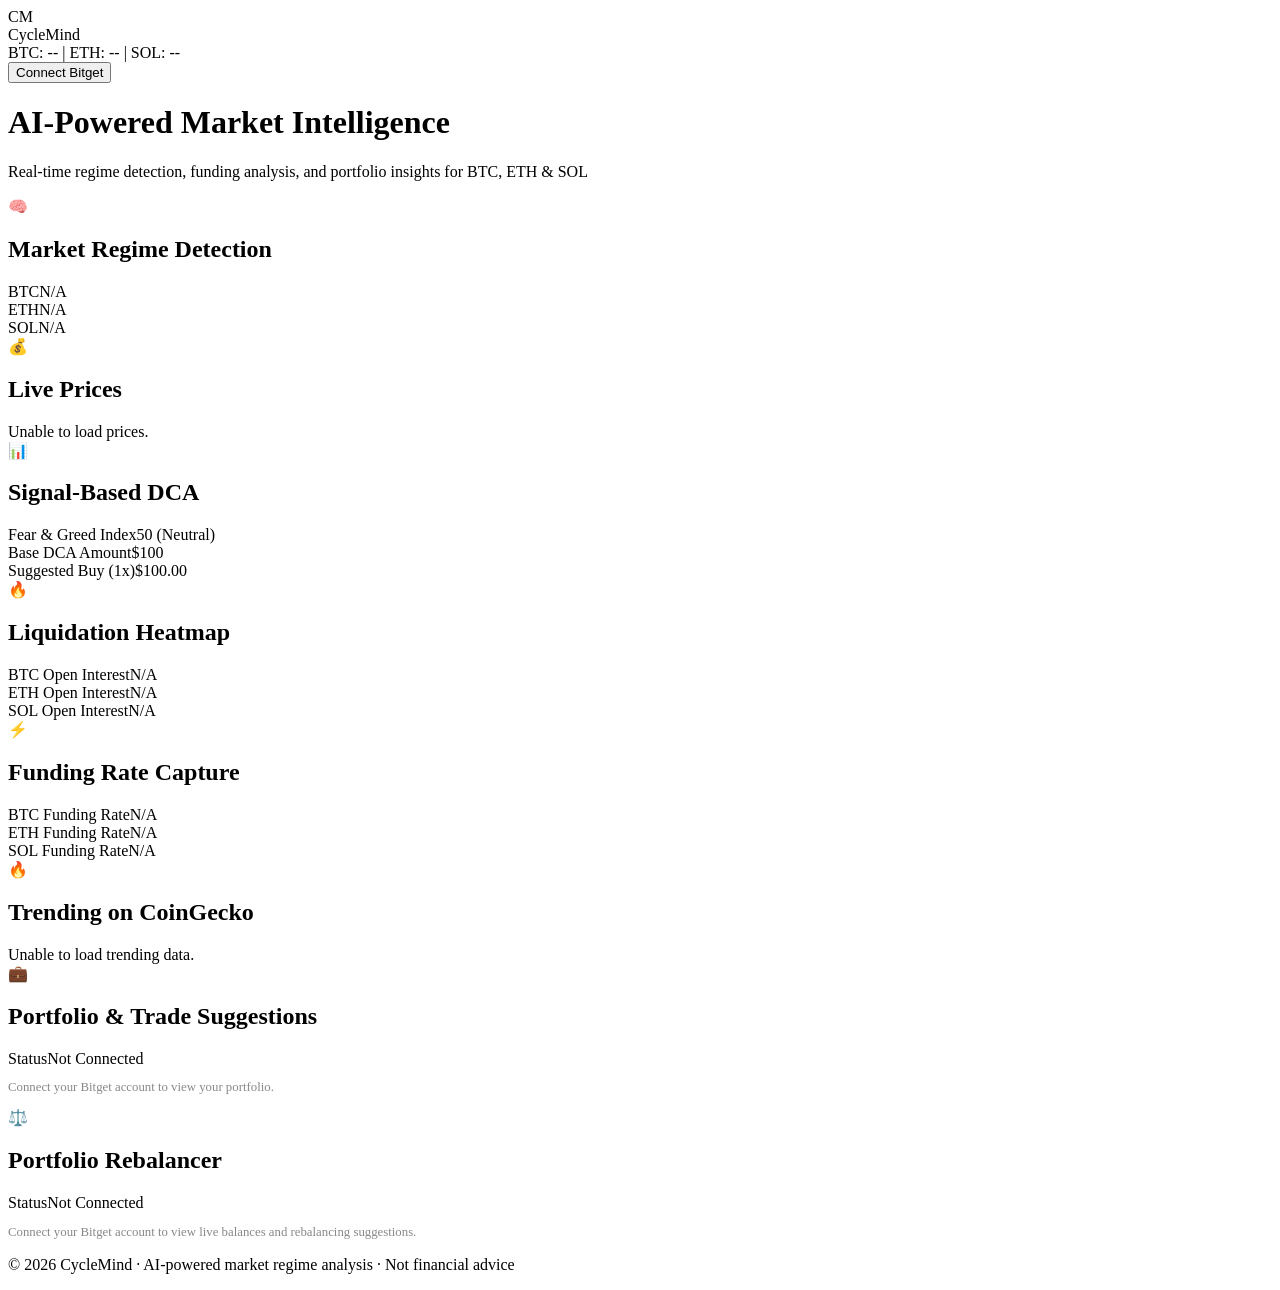
==== index.html @ bccaafc0 "Update index.html" ====
<!DOCTYPE html>
<html lang="en">
<head>
    <meta charset="UTF-8">
    <meta name="viewport" content="width=device-width, initial-scale=1.0">
    <title>CycleMind — AI Market Regime Trading Agent</title>
    <link rel="stylesheet" href="styles.css">
    <link href="https://fonts.googleapis.com/css2?family=Inter:wght@300;400;500;600;700&display=swap" rel="stylesheet">
</head>
<body>
    <nav class="navbar">
        <div class="nav-brand">
            <div class="logo">CM</div>
            <span class="brand-name">CycleMind</span>
        </div>
        <div class="nav-center" id="ticker-bar">
            <span>BTC: -- | ETH: -- | SOL: -- | Regime: SCANNING...</span>
        </div>
        <div id="auth-section">
            <button id="login-btn" onclick="showLoginModal()">Connect Bitget</button>
            <span id="connected-badge" style="display:none;" class="badge-connected">● Connected</span>
        </div>
    </nav>

    <header class="hero">
        <h1>AI-Powered Market Intelligence</h1>
        <p>Real-time regime detection, funding analysis, and portfolio insights for BTC, ETH & SOL</p>
    </header>

    <main id="dashboard">

        <div class="module full-width" id="regime-module">
            <div class="module-header">
                <span class="module-icon">🧠</span>
                <h2>Market Regime Detection</h2>
            </div>
            <div id="regime-content" class="loading">Loading...</div>
        </div>

        <div class="module" id="prices-module">
            <div class="module-header">
                <span class="module-icon">💰</span>
                <h2>Live Prices</h2>
            </div>
            <div id="prices-content" class="loading">Loading...</div>
        </div>

        <div class="module" id="dca-module">
            <div class="module-header">
                <span class="module-icon">📊</span>
                <h2>Signal-Based DCA</h2>
            </div>
            <div id="dca-content" class="loading">Loading...</div>
        </div>

        <div class="module" id="liquidation-module">
            <div class="module-header">
                <span class="module-icon">🔥</span>
                <h2>Liquidation Heatmap</h2>
            </div>
            <div id="liquidation-content" class="loading">Loading...</div>
        </div>

        <div class="module" id="funding-module">
            <div class="module-header">
                <span class="module-icon">⚡</span>
                <h2>Funding Rate Capture</h2>
            </div>
            <div id="funding-content" class="loading">Loading...</div>
        </div>

        <div class="module" id="trending-module">
            <div class="module-header">
                <span class="module-icon">🔥</span>
                <h2>Trending on CoinGecko</h2>
            </div>
            <div id="trending-content" class="loading">Loading...</div>
        </div>

        <div class="module full-width" id="portfolio-module">
            <div class="module-header">
                <span class="module-icon">💼</span>
                <h2>Portfolio & Trade Suggestions</h2>
            </div>
            <div id="portfolio-content" class="loading">Loading...</div>
        </div>

        <div class="module full-width" id="rebalancer-module">
            <div class="module-header">
                <span class="module-icon">⚖️</span>
                <h2>Portfolio Rebalancer</h2>
            </div>
            <div id="rebalancer-content" class="loading">Loading...</div>
        </div>

    </main>

    <div id="login-modal" class="modal" style="display:none;">
        <div class="modal-content">
            <span class="close" onclick="closeLoginModal()">&times;</span>
            <h2>Connect Bitget Account</h2>
            <p class="modal-subtext">Your API keys are never stored on our servers. Read-only access recommended.</p>
            <form id="login-form">
                <input type="text" id="api-key" placeholder="API Key" required>
                <input type="text" id="api-secret" placeholder="API Secret" required>
                <input type="text" id="passphrase" placeholder="Passphrase" required>
                <select id="risk-profile">
                    <option value="conservative">Conservative</option>
                    <option value="balanced" selected>Balanced</option>
                    <option value="aggressive">Aggressive</option>
                </select>
                <button type="submit">Connect Account</button>
            </form>
        </div>
    </div>

    <footer>
        <p>© 2026 CycleMind · AI-powered market regime analysis · Not financial advice</p>
    </footer>

    <script src="app.js"></script>
</body>
</html>
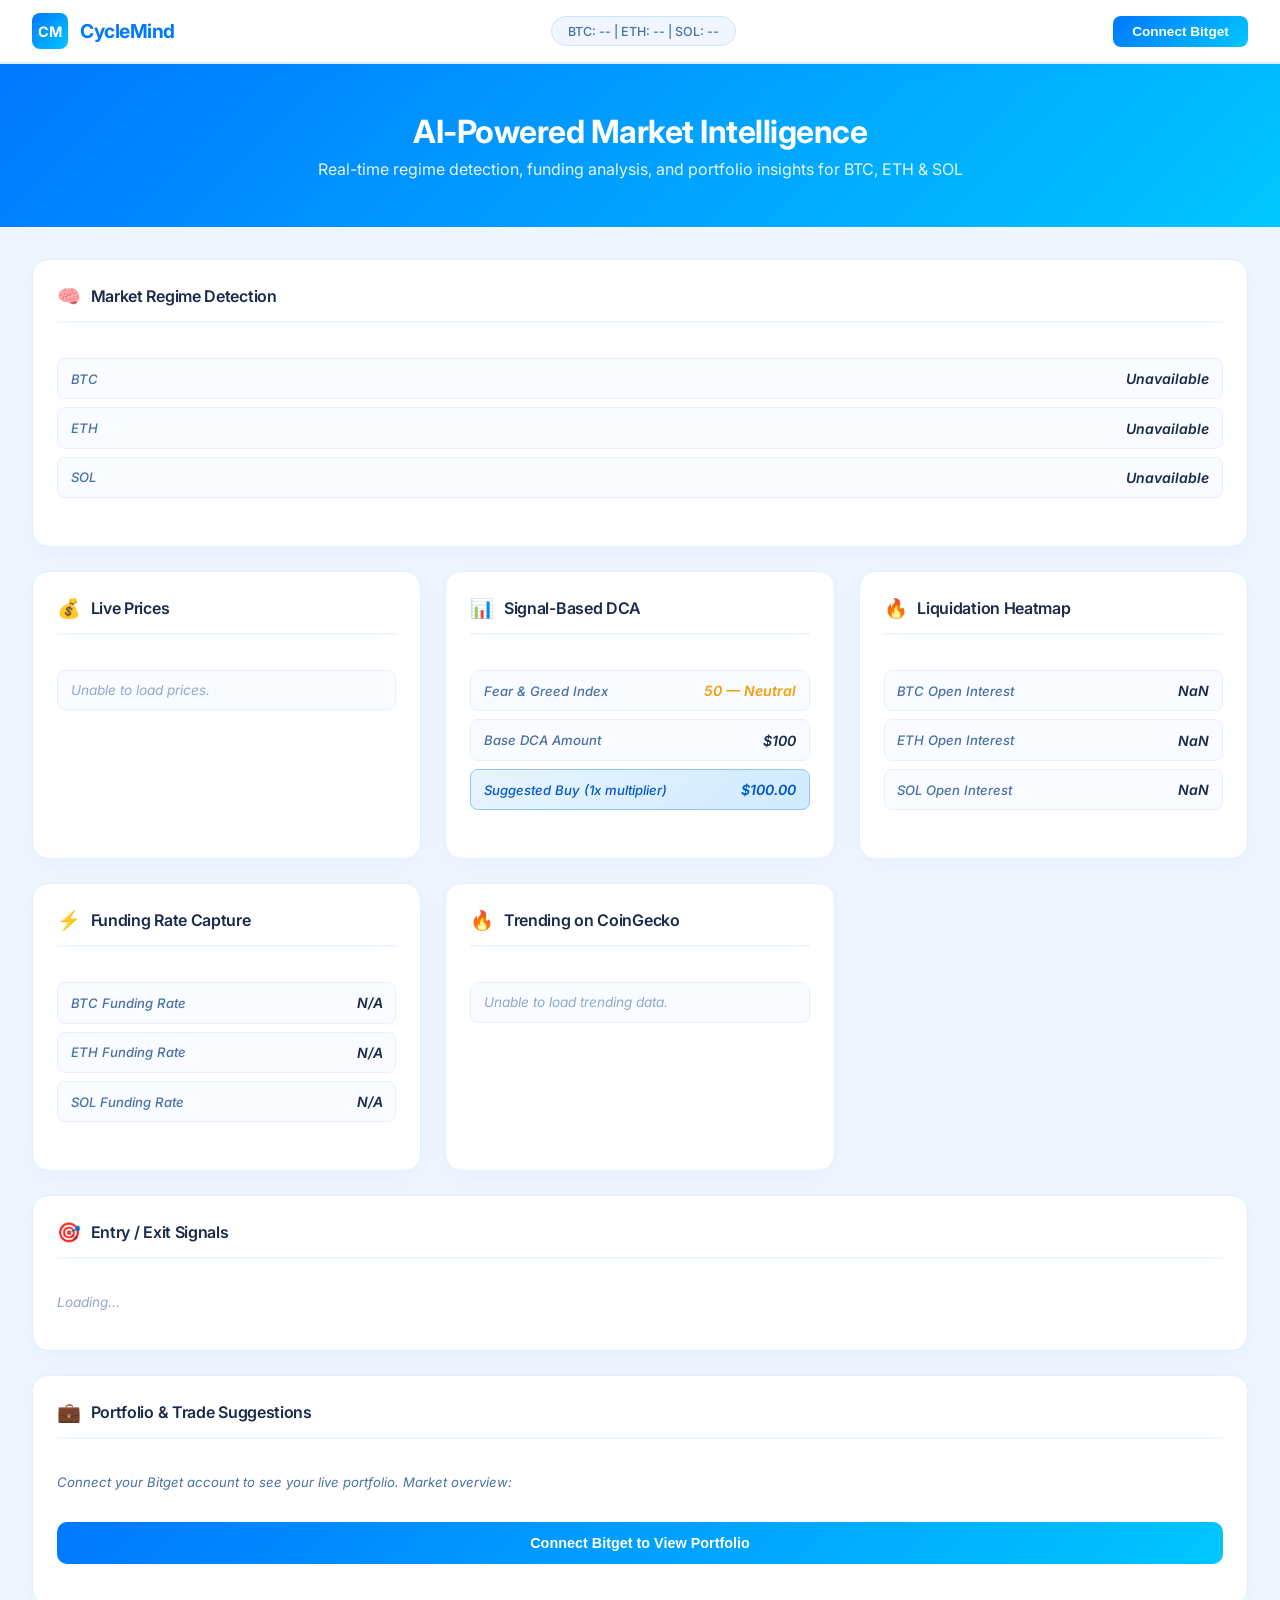
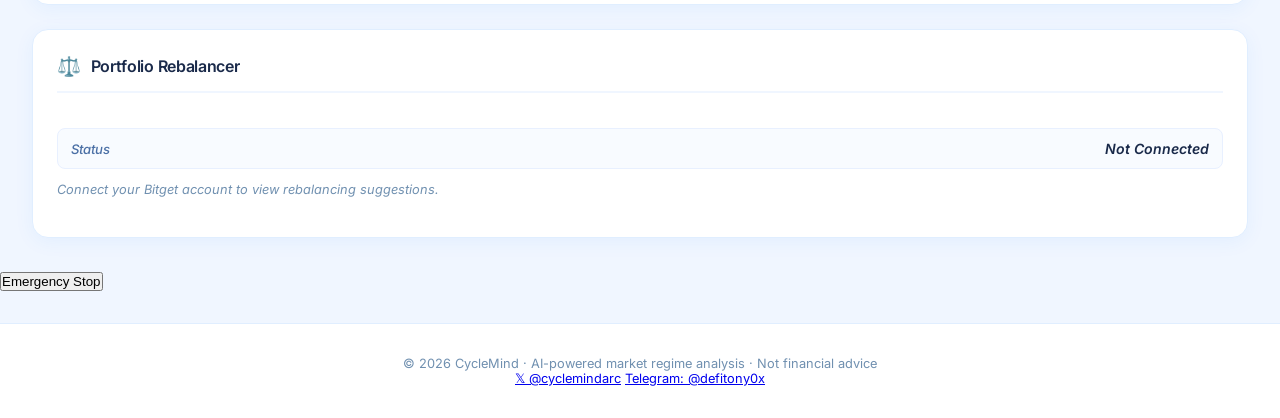
==== commit 937dfdc6: "Update index.html" ====
--- a/index.html
+++ b/index.html
@@ -19,6 +19,7 @@
         <div id="auth-section">
             <button id="login-btn" onclick="showLoginModal()">Connect Bitget</button>
             <span id="connected-badge" style="display:none;" class="badge-connected">● Connected</span>
+            <button id="logout-btn" style="display:none;" onclick="logoutUser()">Log Out</button>
         </div>
     </nav>
 
@@ -77,6 +78,14 @@
             <div id="trending-content" class="loading">Loading...</div>
         </div>
 
+        <div class="module full-width" id="entry-exit-module">
+            <div class="module-header">
+                <span class="module-icon">🎯</span>
+                <h2>Entry / Exit Signals</h2>
+            </div>
+            <div id="entry-exit-content" class="loading">Loading...</div>
+        </div>
+
         <div class="module full-width" id="portfolio-module">
             <div class="module-header">
                 <span class="module-icon">💼</span>
@@ -93,29 +102,123 @@
             <div id="rebalancer-content" class="loading">Loading...</div>
         </div>
 
+        <div class="module full-width" id="demo-trading-module" style="display:none;">
+            <div class="module-header">
+                <span class="module-icon">🧪</span>
+                <h2>Demo Trading (Simulated Funds)</h2>
+            </div>
+            <div id="demo-trading-content" class="loading">Loading...</div>
+        </div>
+
+        <div class="module" id="settings-module" style="display:none;">
+            <div class="module-header">
+                <span class="module-icon">⚙️</span>
+                <h2>Trading Settings</h2>
+            </div>
+            <div id="settings-content" class="loading">Loading...</div>
+        </div>
+
     </main>
 
+    <button id="kill-switch-btn" class="kill-switch-btn" onclick="confirmKillSwitch()">Emergency Stop</button>
+
+    <!-- Login / Connect Modal -->
     <div id="login-modal" class="modal" style="display:none;">
         <div class="modal-content">
             <span class="close" onclick="closeLoginModal()">&times;</span>
-            <h2>Connect Bitget Account</h2>
-            <p class="modal-subtext">Your API keys are never stored on our servers. Read-only access recommended.</p>
-            <form id="login-form">
-                <input type="text" id="api-key" placeholder="API Key" required>
-                <input type="text" id="api-secret" placeholder="API Secret" required>
-                <input type="text" id="passphrase" placeholder="Passphrase" required>
-                <select id="risk-profile">
-                    <option value="conservative">Conservative</option>
-                    <option value="balanced" selected>Balanced</option>
-                    <option value="aggressive">Aggressive</option>
-                </select>
-                <button type="submit">Connect Account</button>
-            </form>
+
+            <div class="login-tabs">
+                <button class="tab-btn active" id="tab-bitget" onclick="switchLoginTab('bitget')">Connect Bitget</button>
+                <button class="tab-btn" id="tab-email" onclick="switchLoginTab('email')">Sign in with Email</button>
+            </div>
+
+            <div id="bitget-tab-content">
+                <h2>Connect Bitget Account</h2>
+                <p class="modal-subtext">Your API keys are never stored on our servers. Read-only access recommended.</p>
+                <form id="login-form">
+                    <input type="text" id="api-key" placeholder="API Key" required>
+                    <input type="text" id="api-secret" placeholder="API Secret" required>
+                    <input type="text" id="passphrase" placeholder="Passphrase" required>
+                    <select id="risk-profile">
+                        <option value="conservative">Conservative</option>
+                        <option value="balanced" selected>Balanced</option>
+                        <option value="aggressive">Aggressive</option>
+                    </select>
+                    <button type="submit">Connect Account</button>
+                </form>
+            </div>
+
+            <div id="email-tab-content" style="display:none;">
+                <h2>Sign in with Email</h2>
+                <p class="modal-subtext">We'll generate a non-custodial wallet in your browser. Your private key never touches our servers — you alone control it.</p>
+                <form id="email-login-form">
+                    <input type="email" id="email-address" placeholder="you@example.com" required>
+                    <button type="submit">Create Wallet & Continue</button>
+                </form>
+            </div>
+        </div>
+    </div>
+
+    <!-- Wallet Reveal Modal -->
+    <div id="wallet-reveal-modal" class="modal" style="display:none;">
+        <div class="modal-content">
+            <h2>⚠️ Save Your Wallet</h2>
+            <p class="modal-subtext" style="color:#ff4444;font-weight:600;">
+                This is the only time you'll see your private key and recovery phrase. We do not store it.
+                If you lose it, we cannot recover it for you.
+            </p>
+            <div class="wallet-field">
+                <label>Wallet Address (public, safe to share)</label>
+                <code id="wallet-address-display"></code>
+            </div>
+            <div class="wallet-field">
+                <label>Recovery Phrase (SECRET — never share this)</label>
+                <code id="wallet-mnemonic-display"></code>
+            </div>
+            <div class="wallet-field">
+                <label>Private Key (SECRET — never share this)</label>
+                <code id="wallet-privkey-display"></code>
+            </div>
+            <label style="display:flex;align-items:center;gap:0.5rem;margin-top:1rem;font-size:0.85rem;">
+                <input type="checkbox" id="confirm-saved-checkbox">
+                I've saved my recovery phrase and private key somewhere safe
+            </label>
+            <button id="confirm-wallet-btn" disabled onclick="confirmWalletSaved()">Continue to Dashboard</button>
+        </div>
+    </div>
+
+    <!-- Auto-Trade Confirmation Modal -->
+    <div id="auto-trade-confirm-modal" class="modal" style="display:none;">
+        <div class="modal-content">
+            <h2>Enable Auto-Trading</h2>
+            <p class="modal-subtext">
+                CycleMind will automatically execute demo trades on your behalf when entry/exit signals fire,
+                subject to the following limits:
+            </p>
+            <ul class="risk-list">
+                <li>Daily loss limit: <strong>10%</strong> of starting equity — auto-trading halts automatically if reached</li>
+                <li>Max position size: <strong>40%</strong> of portfolio per asset</li>
+                <li>15-minute cooldown per asset between trades</li>
+                <li>You can disable auto-trading or trigger the kill switch at any time</li>
+            </ul>
+            <p class="modal-subtext" style="color:#f59e0b;">This applies to your demo account. No real funds are involved.</p>
+            <label style="display:flex;align-items:center;gap:0.5rem;margin-top:1rem;font-size:0.85rem;">
+                <input type="checkbox" id="risk-ack-checkbox">
+                I understand and accept these terms
+            </label>
+            <div style="display:flex;gap:0.6rem;margin-top:1rem;">
+                <button id="confirm-autotrade-btn" disabled onclick="confirmEnableAutoTrade()">Enable Auto-Trading</button>
+                <button onclick="closeAutoTradeConfirm()" style="background:transparent;border:1px solid #4a6fa5;">Cancel</button>
+            </div>
         </div>
     </div>
 
     <footer>
         <p>© 2026 CycleMind · AI-powered market regime analysis · Not financial advice</p>
+        <div class="social-links">
+            <a href="https://x.com/cyclemindarc" target="_blank" rel="noopener noreferrer">𝕏 @cyclemindarc</a>
+            <a href="https://t.me/defitony0x" target="_blank" rel="noopener noreferrer">Telegram: @defitony0x</a>
+        </div>
     </footer>
 
     <script src="app.js"></script>
--- a/styles.css
+++ b/styles.css
@@ -0,0 +1,308 @@
+* {
+    margin: 0;
+    padding: 0;
+    box-sizing: border-box;
+}
+
+body {
+    font-family: 'Inter', sans-serif;
+    background: #f0f6ff;
+    color: #1a2a4a;
+    min-height: 100vh;
+}
+
+/* NAVBAR */
+.navbar {
+    background: #ffffff;
+    border-bottom: 2px solid #e0eeff;
+    padding: 0 2rem;
+    height: 64px;
+    display: flex;
+    align-items: center;
+    justify-content: space-between;
+    position: sticky;
+    top: 0;
+    z-index: 100;
+    box-shadow: 0 2px 12px rgba(0, 120, 255, 0.08);
+}
+
+.nav-brand {
+    display: flex;
+    align-items: center;
+    gap: 0.75rem;
+}
+
+.logo {
+    background: linear-gradient(135deg, #0078ff, #00c6ff);
+    color: white;
+    font-weight: 700;
+    font-size: 0.9rem;
+    width: 36px;
+    height: 36px;
+    border-radius: 8px;
+    display: flex;
+    align-items: center;
+    justify-content: center;
+}
+
+.brand-name {
+    font-size: 1.2rem;
+    font-weight: 700;
+    color: #0078ff;
+    letter-spacing: -0.5px;
+}
+
+.nav-center {
+    font-size: 0.78rem;
+    color: #4a6fa5;
+    font-weight: 500;
+    background: #f0f6ff;
+    padding: 0.4rem 1rem;
+    border-radius: 20px;
+    border: 1px solid #d0e4ff;
+}
+
+#login-btn {
+    background: linear-gradient(135deg, #0078ff, #00c6ff);
+    color: white;
+    border: none;
+    padding: 0.5rem 1.2rem;
+    border-radius: 8px;
+    font-size: 0.85rem;
+    font-weight: 600;
+    cursor: pointer;
+    transition: opacity 0.2s;
+}
+
+#login-btn:hover { opacity: 0.9; }
+
+.badge-connected {
+    color: #00a550;
+    font-weight: 600;
+    font-size: 0.85rem;
+}
+
+/* HERO */
+.hero {
+    background: linear-gradient(135deg, #0078ff 0%, #00c6ff 100%);
+    color: white;
+    text-align: center;
+    padding: 3rem 2rem;
+}
+
+.hero h1 {
+    font-size: 2rem;
+    font-weight: 700;
+    margin-bottom: 0.5rem;
+    letter-spacing: -0.5px;
+}
+
+.hero p {
+    font-size: 1rem;
+    opacity: 0.9;
+    font-weight: 400;
+}
+
+/* DASHBOARD */
+#dashboard {
+    display: grid;
+    grid-template-columns: repeat(3, 1fr);
+    gap: 1.5rem;
+    padding: 2rem;
+    max-width: 1400px;
+    margin: 0 auto;
+}
+
+.module {
+    background: #ffffff;
+    border-radius: 16px;
+    padding: 1.5rem;
+    border: 1px solid #e0eeff;
+    box-shadow: 0 4px 20px rgba(0, 120, 255, 0.06);
+    transition: box-shadow 0.2s;
+}
+
+.module:hover {
+    box-shadow: 0 8px 30px rgba(0, 120, 255, 0.12);
+}
+
+.full-width {
+    grid-column: 1 / -1;
+}
+
+.module-header {
+    display: flex;
+    align-items: center;
+    gap: 0.6rem;
+    margin-bottom: 1.2rem;
+    padding-bottom: 0.8rem;
+    border-bottom: 2px solid #f0f6ff;
+}
+
+.module-icon {
+    font-size: 1.2rem;
+}
+
+.module-header h2 {
+    font-size: 1rem;
+    font-weight: 600;
+    color: #1a2a4a;
+    letter-spacing: -0.3px;
+}
+
+/* METRICS */
+.metric {
+    display: flex;
+    justify-content: space-between;
+    align-items: center;
+    padding: 0.7rem 0.8rem;
+    border-radius: 8px;
+    margin-bottom: 0.5rem;
+    background: #f8fbff;
+    border: 1px solid #e8f0ff;
+}
+
+.metric .label {
+    font-size: 0.82rem;
+    color: #4a6fa5;
+    font-weight: 500;
+}
+
+.metric .value {
+    font-size: 0.88rem;
+    font-weight: 600;
+    color: #1a2a4a;
+}
+
+.metric.highlight {
+    background: linear-gradient(135deg, #e8f4ff, #d0eaff);
+    border: 1px solid #90c8ff;
+}
+
+.metric.highlight .label {
+    color: #0056cc;
+}
+
+.metric.highlight .value {
+    color: #0056cc;
+}
+
+/* BADGES */
+.badge {
+    background: linear-gradient(135deg, #0078ff, #00c6ff);
+    color: white;
+    font-size: 0.65rem;
+    font-weight: 700;
+    padding: 0.2rem 0.5rem;
+    border-radius: 4px;
+    letter-spacing: 0.5px;
+}
+
+/* LOADING */
+.loading {
+    color: #90a8c8;
+    font-size: 0.85rem;
+    font-style: italic;
+    padding: 1rem 0;
+}
+
+/* MODAL */
+.modal {
+    position: fixed;
+    inset: 0;
+    background: rgba(0, 40, 100, 0.4);
+    display: flex;
+    align-items: center;
+    justify-content: center;
+    z-index: 1000;
+    backdrop-filter: blur(4px);
+}
+
+.modal-content {
+    background: white;
+    border-radius: 20px;
+    padding: 2rem;
+    width: 90%;
+    max-width: 420px;
+    box-shadow: 0 20px 60px rgba(0, 80, 200, 0.2);
+}
+
+.modal-content h2 {
+    font-size: 1.3rem;
+    font-weight: 700;
+    color: #1a2a4a;
+    margin-bottom: 0.5rem;
+}
+
+.modal-subtext {
+    font-size: 0.8rem;
+    color: #7090b0;
+    margin-bottom: 1.5rem;
+}
+
+.modal-content input,
+.modal-content select {
+    width: 100%;
+    padding: 0.8rem 1rem;
+    margin-bottom: 1rem;
+    border: 1.5px solid #d0e4ff;
+    border-radius: 10px;
+    font-size: 0.9rem;
+    font-family: 'Inter', sans-serif;
+    color: #1a2a4a;
+    background: #f8fbff;
+    outline: none;
+    transition: border-color 0.2s;
+}
+
+.modal-content input:focus,
+.modal-content select:focus {
+    border-color: #0078ff;
+}
+
+.modal-content button[type="submit"] {
+    width: 100%;
+    padding: 0.9rem;
+    background: linear-gradient(135deg, #0078ff, #00c6ff);
+    color: white;
+    border: none;
+    border-radius: 10px;
+    font-size: 0.95rem;
+    font-weight: 600;
+    cursor: pointer;
+    font-family: 'Inter', sans-serif;
+    transition: opacity 0.2s;
+}
+
+.modal-content button[type="submit"]:hover { opacity: 0.9; }
+
+.close {
+    float: right;
+    font-size: 1.5rem;
+    cursor: pointer;
+    color: #7090b0;
+    line-height: 1;
+}
+
+/* FOOTER */
+footer {
+    text-align: center;
+    padding: 2rem;
+    color: #7090b0;
+    font-size: 0.8rem;
+    border-top: 1px solid #e0eeff;
+    background: white;
+    margin-top: 2rem;
+}
+
+/* RESPONSIVE */
+@media (max-width: 900px) {
+    #dashboard { grid-template-columns: repeat(2, 1fr); }
+    .nav-center { display: none; }
+}
+
+@media (max-width: 600px) {
+    #dashboard { grid-template-columns: 1fr; padding: 1rem; }
+    .hero h1 { font-size: 1.4rem; }
+    .navbar { padding: 0 1rem; }
+}
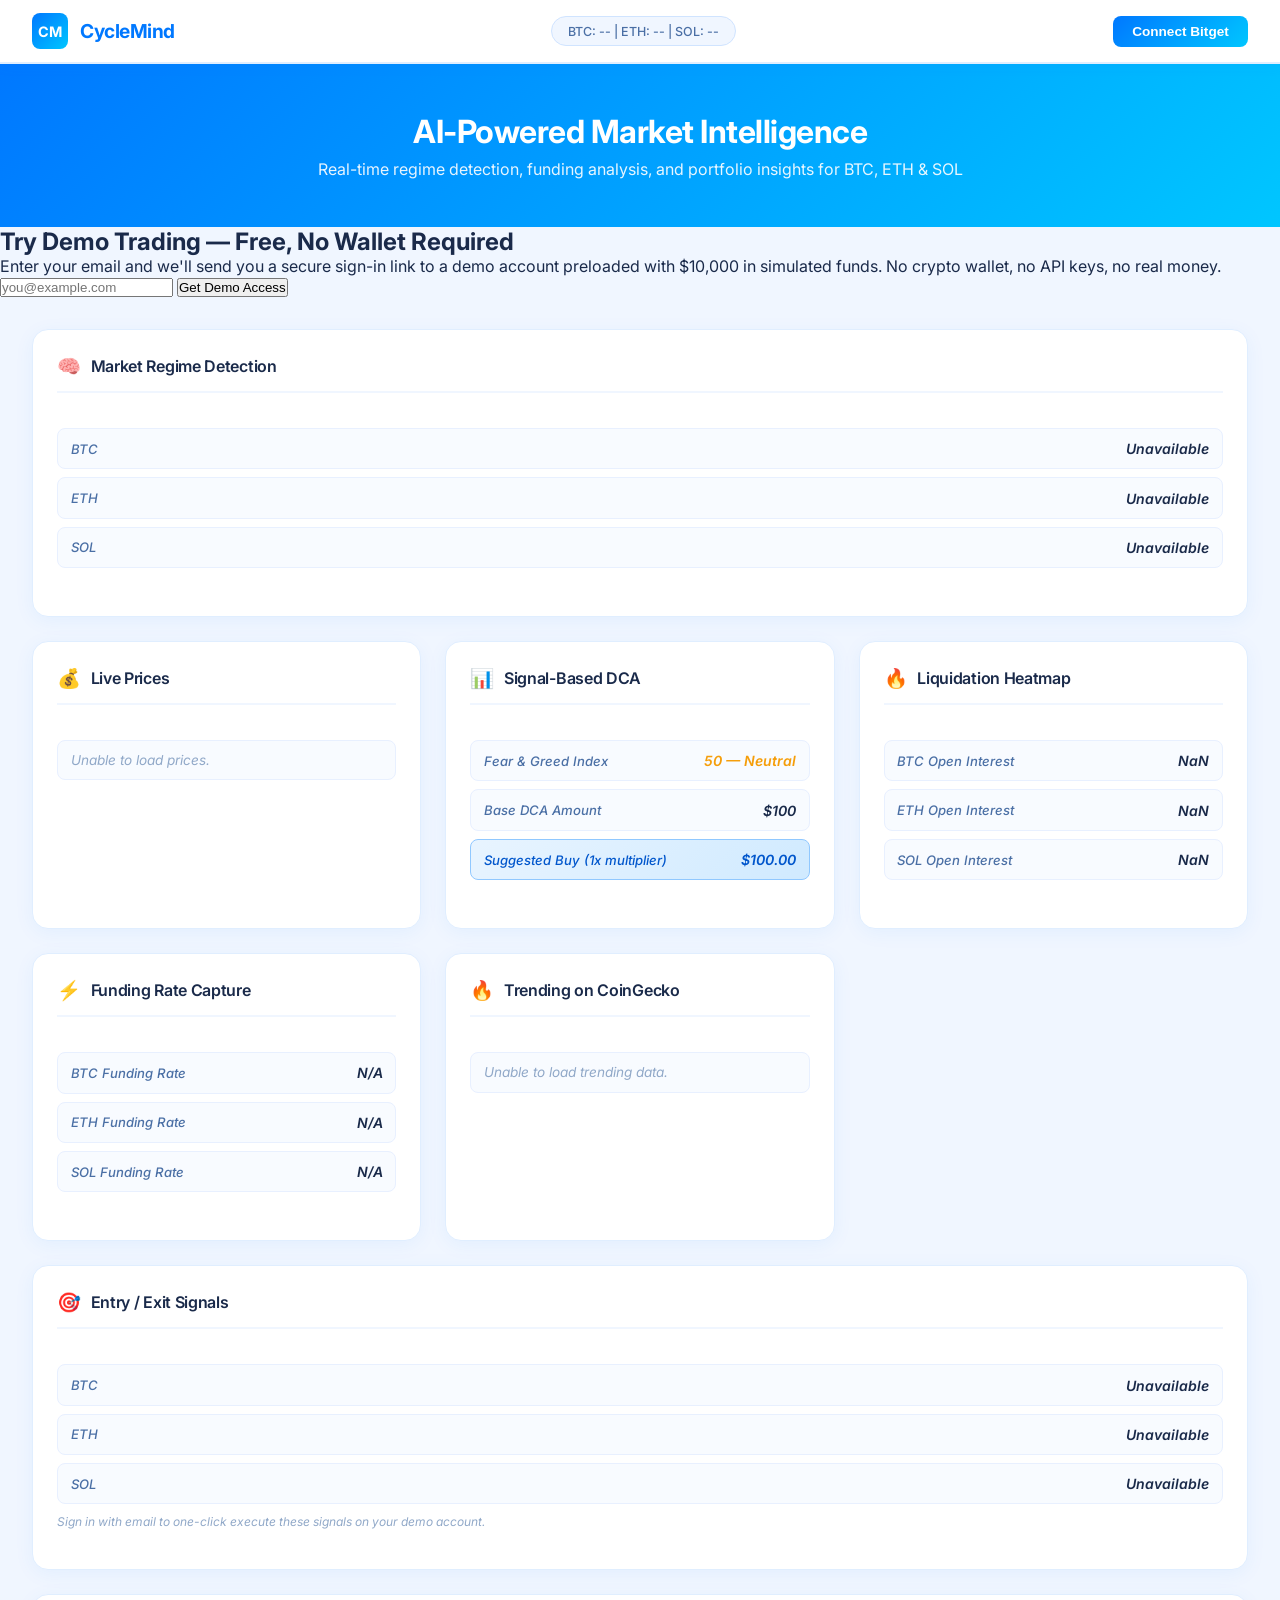
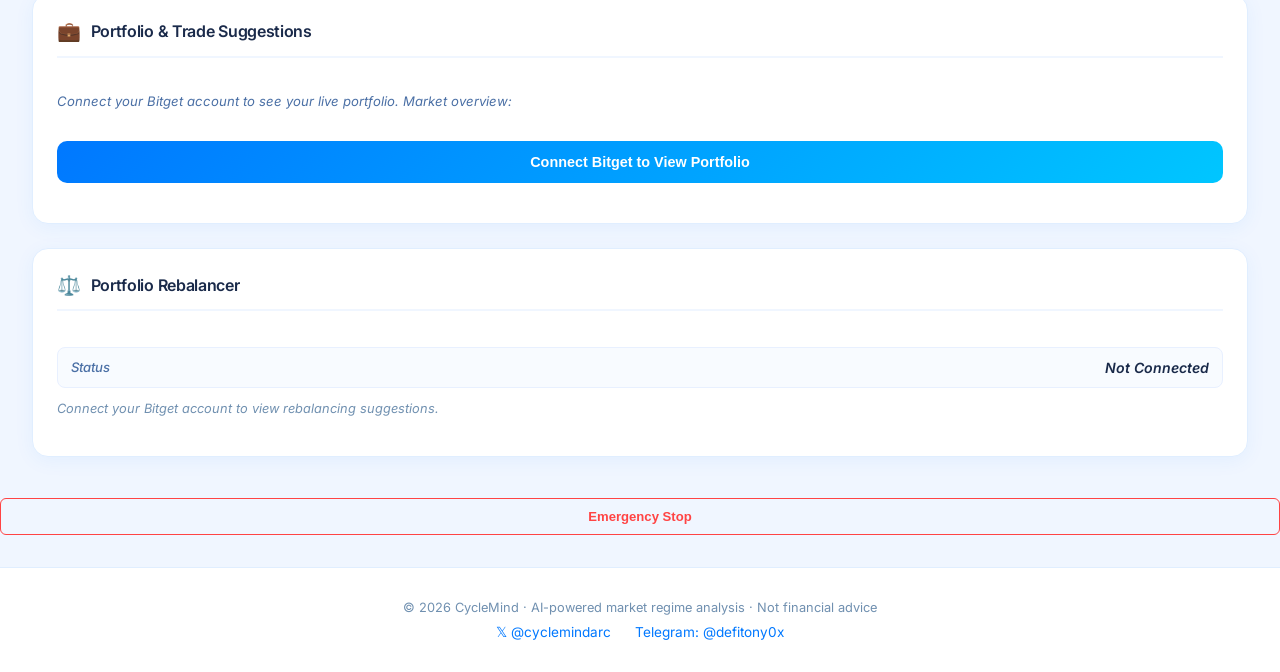
==== commit 5c206def: "Update index.html" ====
--- a/index.html
+++ b/index.html
@@ -28,6 +28,19 @@
         <p>Real-time regime detection, funding analysis, and portfolio insights for BTC, ETH & SOL</p>
     </header>
 
+    <!-- Prominent email sign-up CTA — no wallet, no API keys, just email -->
+    <section class="email-cta" id="email-cta">
+        <div class="email-cta-inner">
+            <h2>Try Demo Trading — Free, No Wallet Required</h2>
+            <p>Enter your email and we'll send you a secure sign-in link to a demo account preloaded with $10,000 in simulated funds. No crypto wallet, no API keys, no real money.</p>
+            <form id="hero-email-form" class="hero-email-form">
+                <input type="email" id="hero-email-address" placeholder="you@example.com" required>
+                <button type="submit">Get Demo Access</button>
+            </form>
+            <p id="hero-email-status" class="hero-email-status"></p>
+        </div>
+    </section>
+
     <main id="dashboard">
 
         <div class="module full-width" id="regime-module">
@@ -150,10 +163,10 @@
 
             <div id="email-tab-content" style="display:none;">
                 <h2>Sign in with Email</h2>
-                <p class="modal-subtext">We'll generate a non-custodial wallet in your browser. Your private key never touches our servers — you alone control it.</p>
+                <p class="modal-subtext">We'll send a secure sign-in link to your email — no wallet or API keys needed for demo trading.</p>
                 <form id="email-login-form">
                     <input type="email" id="email-address" placeholder="you@example.com" required>
-                    <button type="submit">Create Wallet & Continue</button>
+                    <button type="submit">Send Sign-In Link</button>
                 </form>
             </div>
         </div>
--- a/styles.css
+++ b/styles.css
@@ -11,7 +11,7 @@
     min-height: 100vh;
 }
 
-/* NAVBAR */
+/* ==================== NAVBAR ==================== */
 .navbar {
     background: #ffffff;
     border-bottom: 2px solid #e0eeff;
@@ -82,7 +82,19 @@
     font-size: 0.85rem;
 }
 
-/* HERO */
+#logout-btn {
+    background: transparent;
+    border: 1px solid #ff4444;
+    color: #ff4444;
+    padding: 0.4rem 0.9rem;
+    border-radius: 8px;
+    cursor: pointer;
+    font-size: 0.82rem;
+    margin-left: 0.6rem;
+}
+#logout-btn:hover { background: rgba(255, 68, 68, 0.1); }
+
+/* ==================== HERO ==================== */
 .hero {
     background: linear-gradient(135deg, #0078ff 0%, #00c6ff 100%);
     color: white;
@@ -103,7 +115,7 @@
     font-weight: 400;
 }
 
-/* DASHBOARD */
+/* ==================== DASHBOARD ==================== */
 #dashboard {
     display: grid;
     grid-template-columns: repeat(3, 1fr);
@@ -150,7 +162,7 @@
     letter-spacing: -0.3px;
 }
 
-/* METRICS */
+/* ==================== METRICS ==================== */
 .metric {
     display: flex;
     justify-content: space-between;
@@ -187,7 +199,7 @@
     color: #0056cc;
 }
 
-/* BADGES */
+/* ==================== BADGES ==================== */
 .badge {
     background: linear-gradient(135deg, #0078ff, #00c6ff);
     color: white;
@@ -198,7 +210,18 @@
     letter-spacing: 0.5px;
 }
 
-/* LOADING */
+.status-badge {
+    padding: 0.25rem 0.7rem;
+    border-radius: 4px;
+    font-size: 0.75rem;
+    font-weight: 600;
+    letter-spacing: 0.02em;
+}
+.status-active  { background: rgba(0, 165, 80, 0.12); color: #00a550; border: 1px solid rgba(0, 165, 80, 0.3); }
+.status-disabled { background: rgba(144, 168, 200, 0.1); color: #90a8c8; border: 1px solid rgba(144, 168, 200, 0.25); }
+.status-halted  { background: rgba(255, 68, 68, 0.12); color: #ff4444; border: 1px solid rgba(255, 68, 68, 0.3); }
+
+/* ==================== LOADING ==================== */
 .loading {
     color: #90a8c8;
     font-size: 0.85rem;
@@ -206,7 +229,7 @@
     padding: 1rem 0;
 }
 
-/* MODAL */
+/* ==================== MODAL ==================== */
 .modal {
     position: fixed;
     inset: 0;
@@ -284,7 +307,153 @@
     line-height: 1;
 }
 
-/* FOOTER */
+/* Login tabs */
+.login-tabs { display: flex; gap: 0.5rem; margin-bottom: 1rem; }
+.tab-btn {
+    flex: 1;
+    padding: 0.6rem;
+    border: 1px solid #2a3f5f;
+    background: transparent;
+    color: #90a8c8;
+    border-radius: 8px;
+    cursor: pointer;
+    font-size: 0.85rem;
+}
+.tab-btn.active { background: #0078ff; color: white; border-color: #0078ff; }
+
+/* Wallet reveal fields */
+.wallet-field { margin-top: 0.9rem; }
+.wallet-field label { display: block; font-size: 0.75rem; color: #90a8c8; margin-bottom: 0.3rem; }
+.wallet-field code {
+    display: block;
+    background: #0d1830;
+    padding: 0.6rem;
+    border-radius: 6px;
+    word-break: break-all;
+    font-size: 0.78rem;
+    color: #00c6ff;
+}
+
+/* ==================== BUTTONS ==================== */
+.one-click-btn {
+    margin-left: 0.6rem;
+    padding: 0.3rem 0.7rem;
+    border: none;
+    border-radius: 6px;
+    color: white;
+    font-size: 0.72rem;
+    font-weight: 600;
+    cursor: pointer;
+}
+.one-click-btn:hover { filter: brightness(1.1); }
+
+.toggle-btn {
+    border: none;
+    border-radius: 4px;
+    padding: 0.35rem 0.9rem;
+    font-size: 0.8rem;
+    font-weight: 600;
+    cursor: pointer;
+    letter-spacing: 0.02em;
+}
+.toggle-btn.on  { background: rgba(0, 165, 80, 0.12); color: #00a550; border: 1px solid rgba(0, 165, 80, 0.3); }
+.toggle-btn.off { background: rgba(144, 168, 200, 0.1); color: #90a8c8; border: 1px solid rgba(144, 168, 200, 0.25); }
+
+.settings-save-btn {
+    width: 100%;
+    padding: 0.6rem;
+    background: #0078ff;
+    color: white;
+    border: none;
+    border-radius: 6px;
+    font-weight: 600;
+    font-size: 0.85rem;
+    cursor: pointer;
+    margin-top: 0.6rem;
+}
+.settings-save-btn:hover { background: #0066d6; }
+
+.kill-switch-btn {
+    width: 100%;
+    padding: 0.6rem;
+    margin-top: 0.6rem;
+    background: transparent;
+    border: 1px solid #ff4444;
+    color: #ff4444;
+    border-radius: 6px;
+    font-weight: 600;
+    font-size: 0.82rem;
+    cursor: pointer;
+}
+.kill-switch-btn:hover { background: rgba(255, 68, 68, 0.08); }
+
+/* ==================== SETTINGS ==================== */
+.settings-input {
+    width: 90px;
+    padding: 0.35rem 0.5rem;
+    border-radius: 6px;
+    border: 1px solid #2a3f5f;
+    background: #0d1830;
+    color: #e8eef7;
+    font-size: 0.85rem;
+}
+
+.settings-hint { font-size: 0.72rem; color: #7090b0; margin: -0.3rem 0 0.8rem 0; }
+
+/* ==================== RISK / WARNINGS ==================== */
+.risk-warning {
+    font-size: 0.78rem;
+    color: #ff4444;
+    background: rgba(255, 68, 68, 0.08);
+    border-left: 2px solid #ff4444;
+    padding: 0.5rem 0.7rem;
+    margin: 0.4rem 0 0.8rem 0;
+}
+
+.risk-list {
+    font-size: 0.82rem;
+    color: #c0d0e8;
+    margin: 0.8rem 0;
+    padding-left: 1.2rem;
+    line-height: 1.6;
+}
+.risk-list strong { color: #fff; }
+
+/* ==================== SPARKLINE ==================== */
+.sparkline-row {
+    display: flex;
+    align-items: center;
+    gap: 0.6rem;
+}
+.sparkline-wrap svg { display: block; }
+.sparkline-panel {
+    margin: 0.6rem 0 0.8rem 0;
+    padding: 0.5rem 0;
+    border-top: 1px solid rgba(144, 168, 200, 0.15);
+    border-bottom: 1px solid rgba(144, 168, 200, 0.15);
+}
+.sparkline-panel .settings-hint { margin-top: 0.3rem; }
+
+/* ==================== TOAST ==================== */
+.cm-toast {
+    position: fixed;
+    bottom: 24px;
+    right: 24px;
+    padding: 0.8rem 1.2rem;
+    border-radius: 8px;
+    color: white;
+    font-size: 0.85rem;
+    font-weight: 600;
+    box-shadow: 0 4px 12px rgba(0, 0, 0, 0.3);
+    z-index: 9999;
+    animation: cm-toast-in 0.25s ease-out;
+}
+@keyframes cm-toast-in {
+    from { transform: translateY(10px); opacity: 0; }
+    to   { transform: translateY(0);    opacity: 1; }
+}
+
+/* ==================== FOOTER ==================== */
 footer {
     text-align: center;
     padding: 2rem;
@@ -295,7 +464,16 @@
     margin-top: 2rem;
 }
 
-/* RESPONSIVE */
+.social-links { margin-top: 0.6rem; }
+.social-links a {
+    color: #0078ff;
+    text-decoration: none;
+    margin: 0 0.6rem;
+    font-size: 0.85rem;
+}
+.social-links a:hover { text-decoration: underline; }
+
+/* ==================== RESPONSIVE ==================== */
 @media (max-width: 900px) {
     #dashboard { grid-template-columns: repeat(2, 1fr); }
     .nav-center { display: none; }
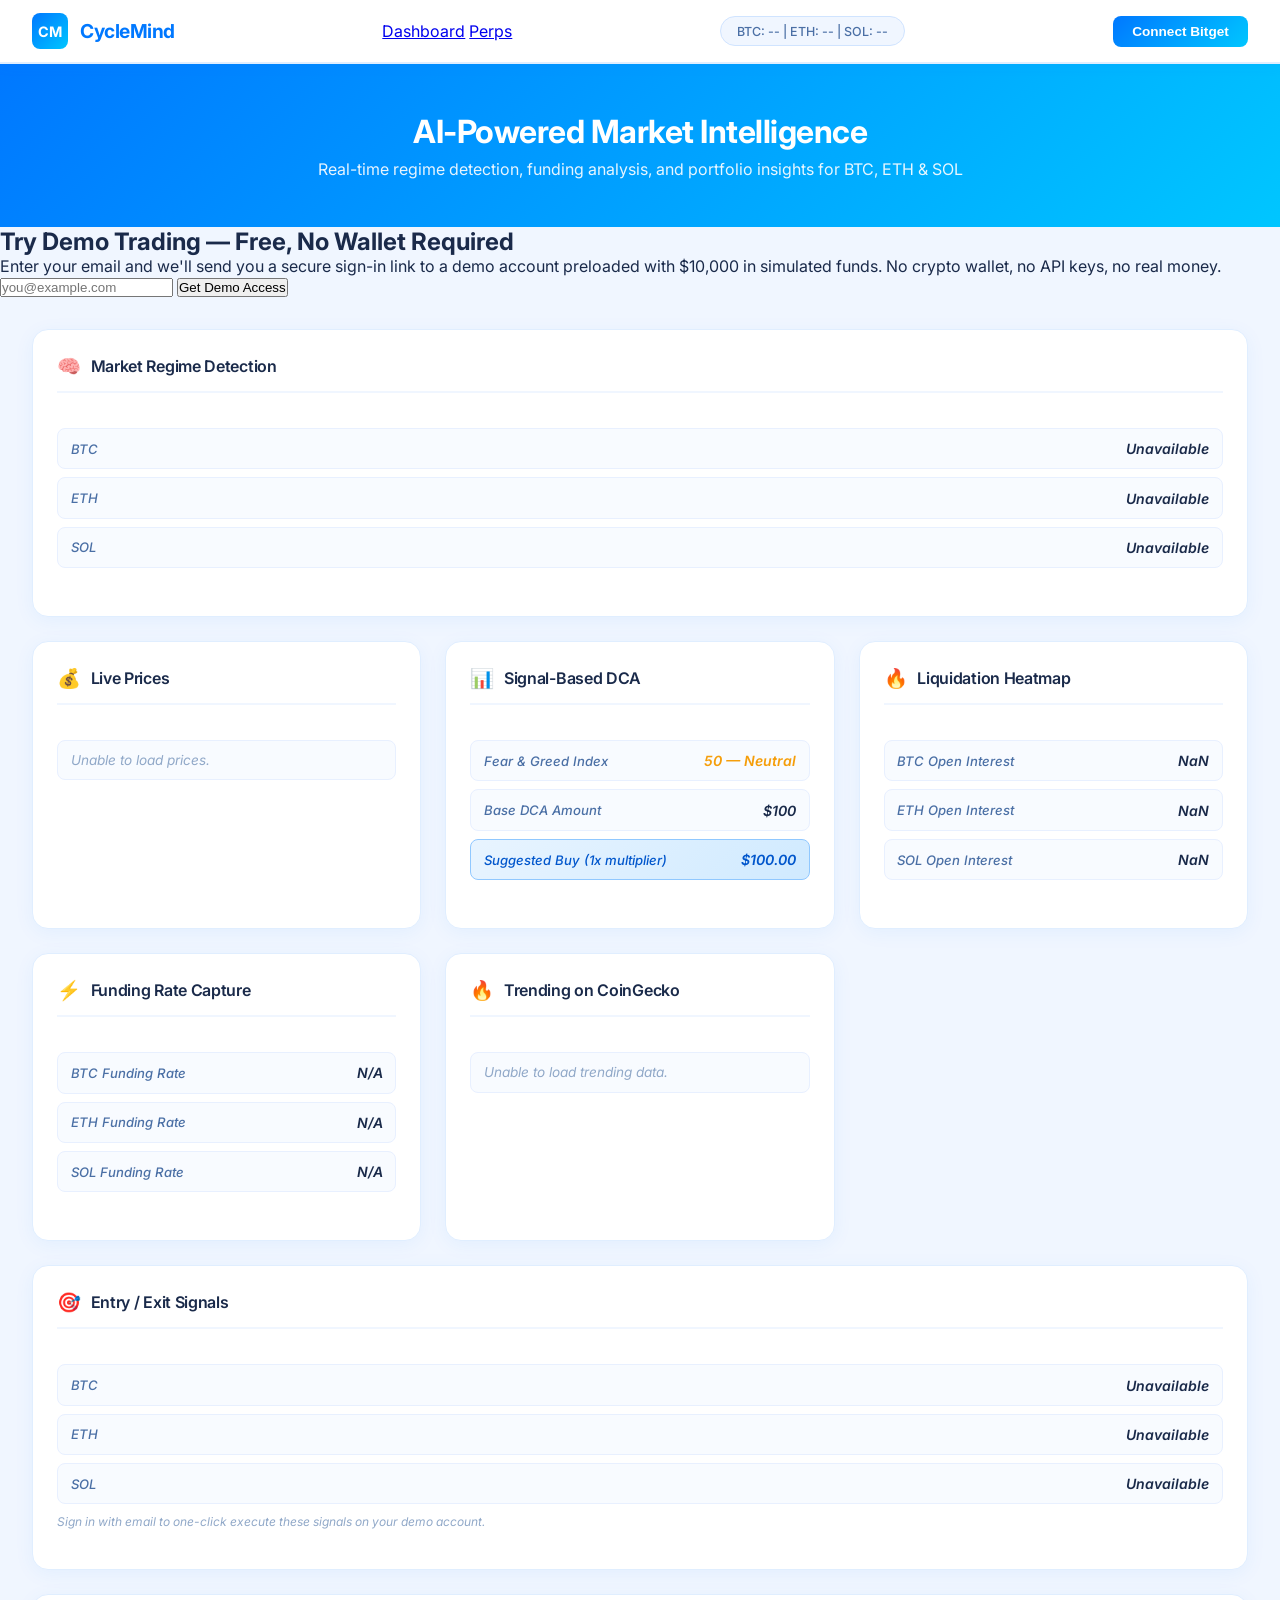
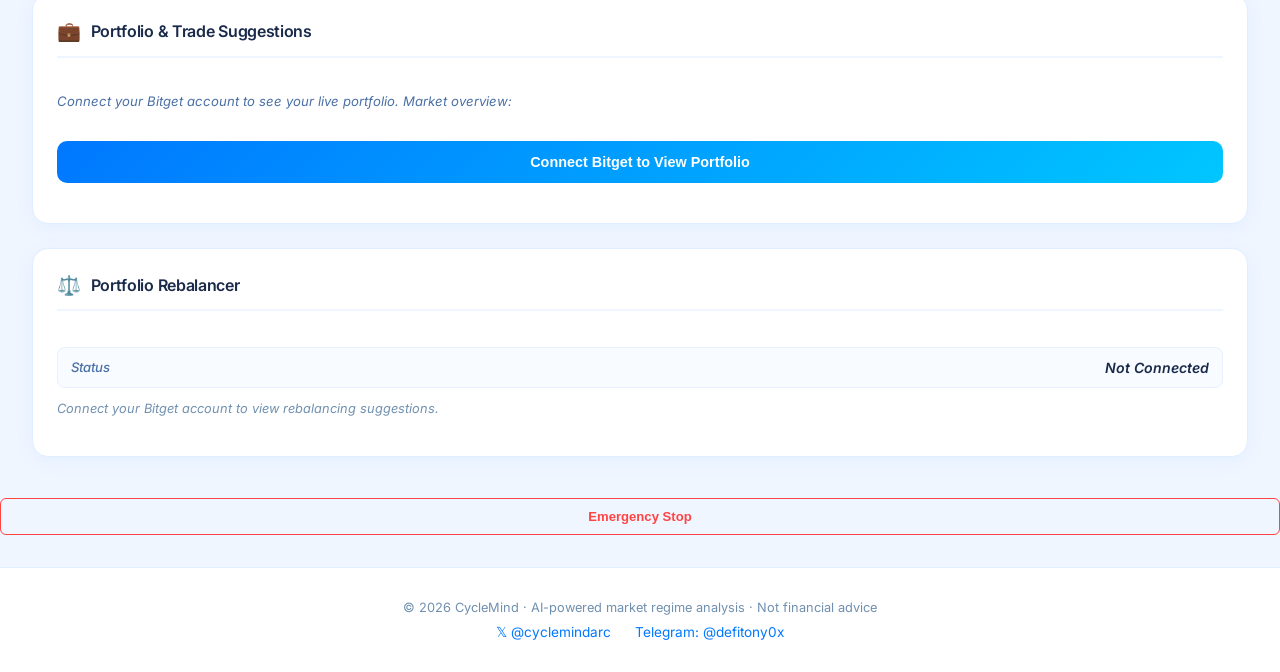
==== commit 66b768dd: "Update index.html" ====
--- a/index.html
+++ b/index.html
@@ -12,6 +12,10 @@
         <div class="nav-brand">
             <div class="logo">CM</div>
             <span class="brand-name">CycleMind</span>
+        </div>
+        <div class="nav-links">
+            <a href="index.html" class="active">Dashboard</a>
+            <a href="perps.html">Perps</a>
         </div>
         <div class="nav-center" id="ticker-bar">
             <span>BTC: -- | ETH: -- | SOL: -- | Regime: SCANNING...</span>
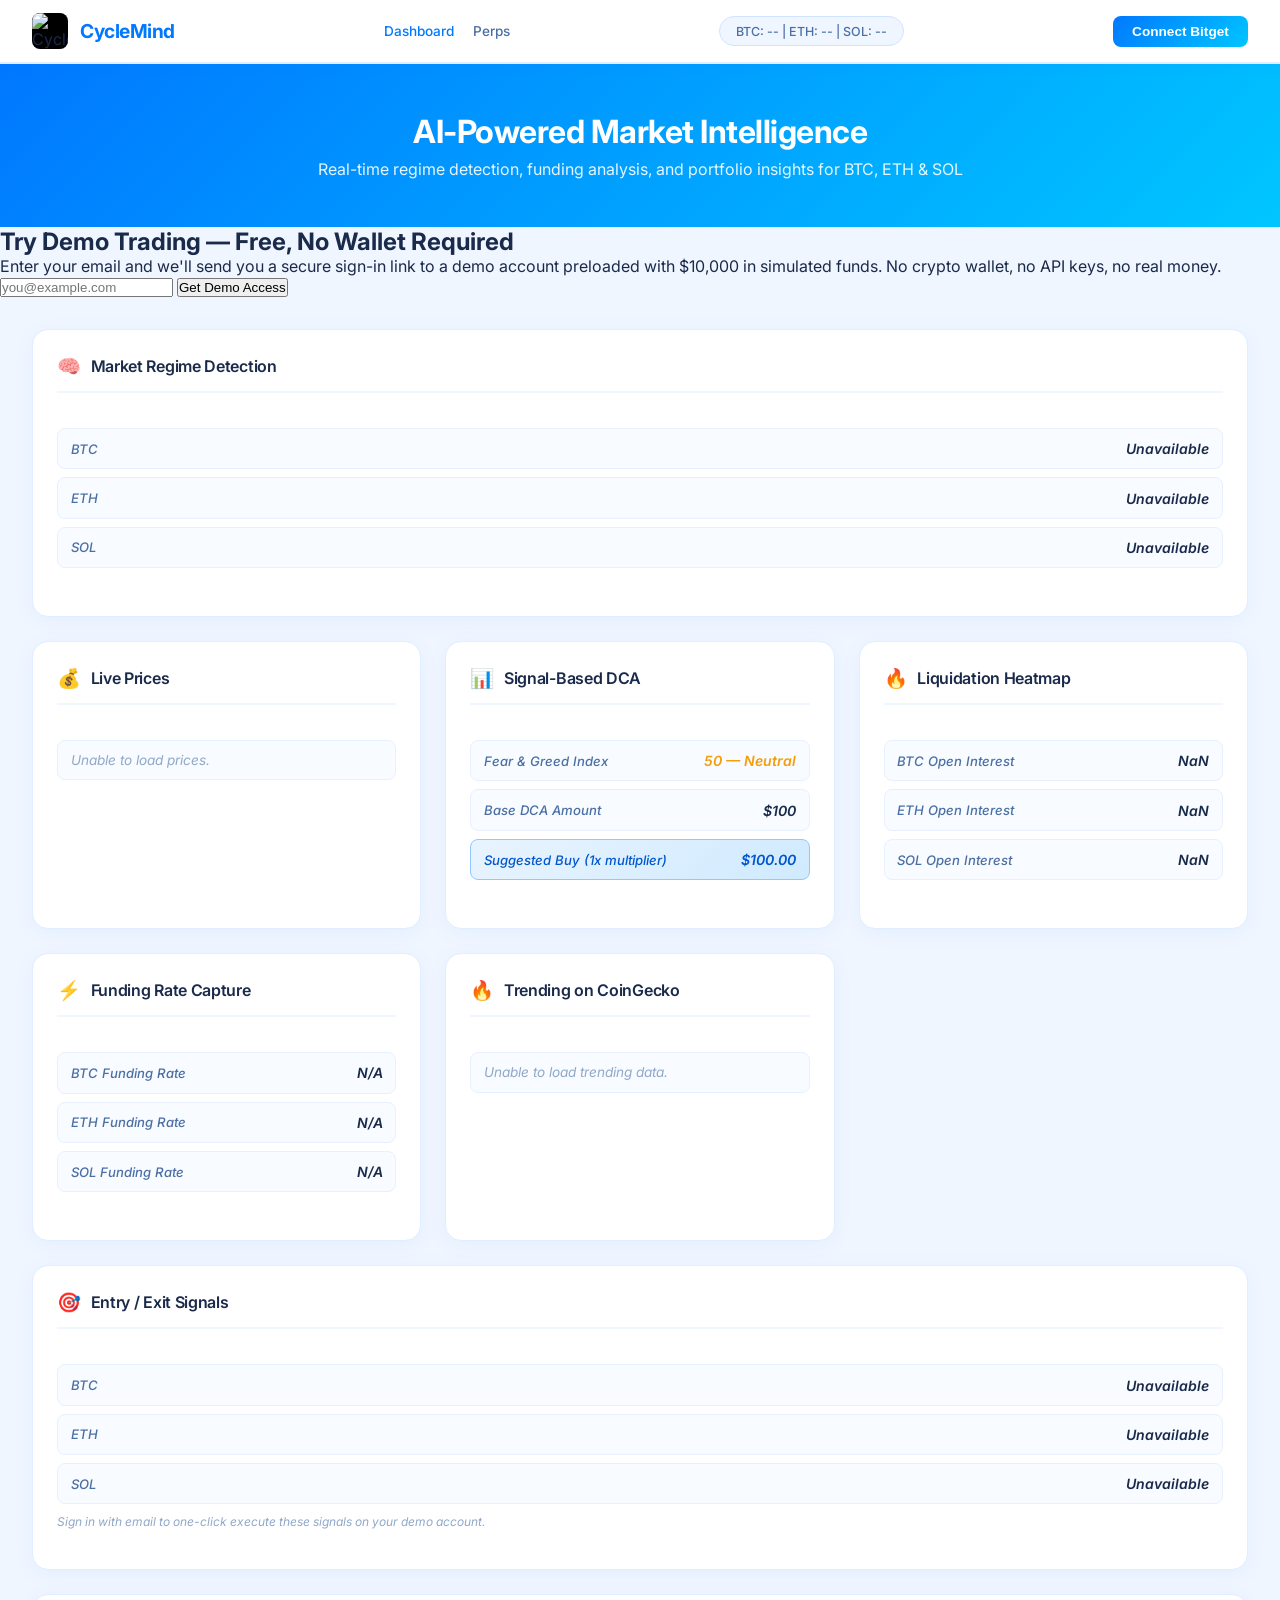
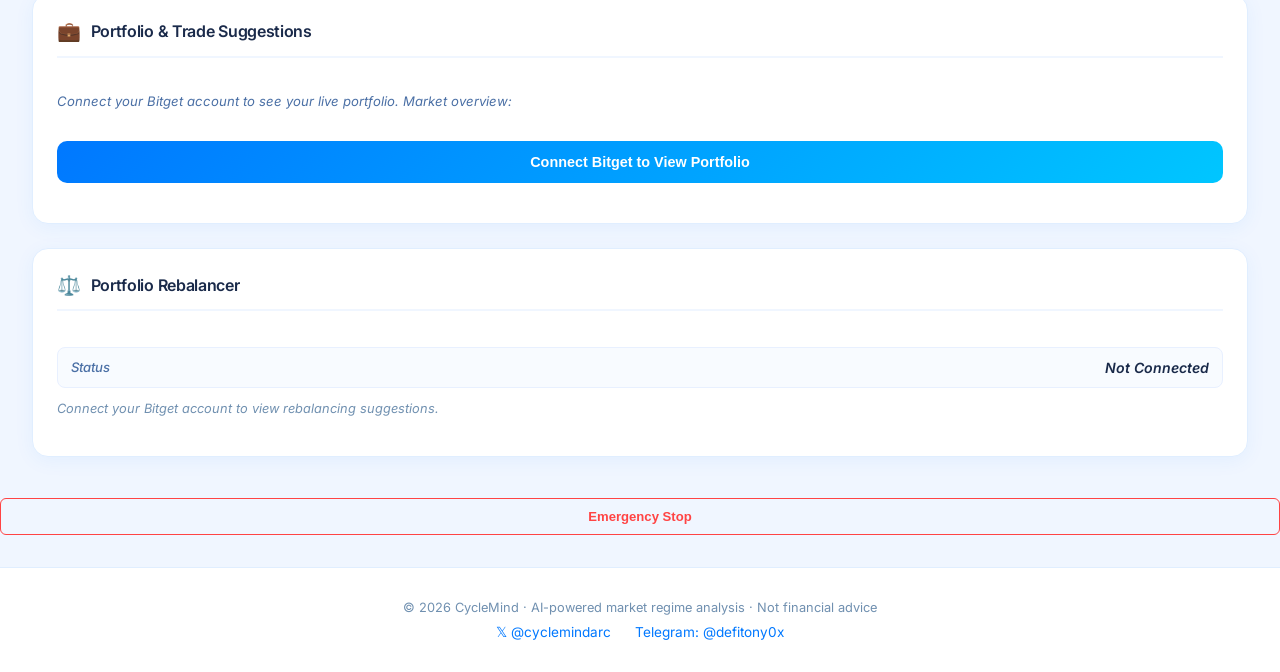
==== commit 66d148fd: "Update index.html" ====
--- a/index.html
+++ b/index.html
@@ -4,13 +4,16 @@
     <meta charset="UTF-8">
     <meta name="viewport" content="width=device-width, initial-scale=1.0">
     <title>CycleMind — AI Market Regime Trading Agent</title>
+    <link rel="icon" type="image/jpeg" href="logo.jpg">
     <link rel="stylesheet" href="styles.css">
     <link href="https://fonts.googleapis.com/css2?family=Inter:wght@300;400;500;600;700&display=swap" rel="stylesheet">
 </head>
 <body>
     <nav class="navbar">
         <div class="nav-brand">
-            <div class="logo">CM</div>
+            <div class="logo">
+                <img src="logo.jpg" alt="CycleMind logo">
+            </div>
             <span class="brand-name">CycleMind</span>
         </div>
         <div class="nav-links">
--- a/styles.css
+++ b/styles.css
@@ -33,16 +33,20 @@
 }
 
 .logo {
-    background: linear-gradient(135deg, #0078ff, #00c6ff);
-    color: white;
-    font-weight: 700;
-    font-size: 0.9rem;
+    background: #000000;
     width: 36px;
     height: 36px;
     border-radius: 8px;
     display: flex;
     align-items: center;
     justify-content: center;
+    overflow: hidden;
+}
+
+.logo img {
+    width: 100%;
+    height: 100%;
+    object-fit: cover;
 }
 
 .brand-name {
@@ -50,6 +54,25 @@
     font-weight: 700;
     color: #0078ff;
     letter-spacing: -0.5px;
+}
+
+.nav-links {
+    display: flex;
+    gap: 1.2rem;
+    align-items: center;
+}
+
+.nav-links a {
+    color: #4a6fa5;
+    text-decoration: none;
+    font-size: 0.85rem;
+    font-weight: 500;
+    transition: color 0.2s;
+}
+
+.nav-links a:hover,
+.nav-links a.active {
+    color: #0078ff;
 }
 
 .nav-center {
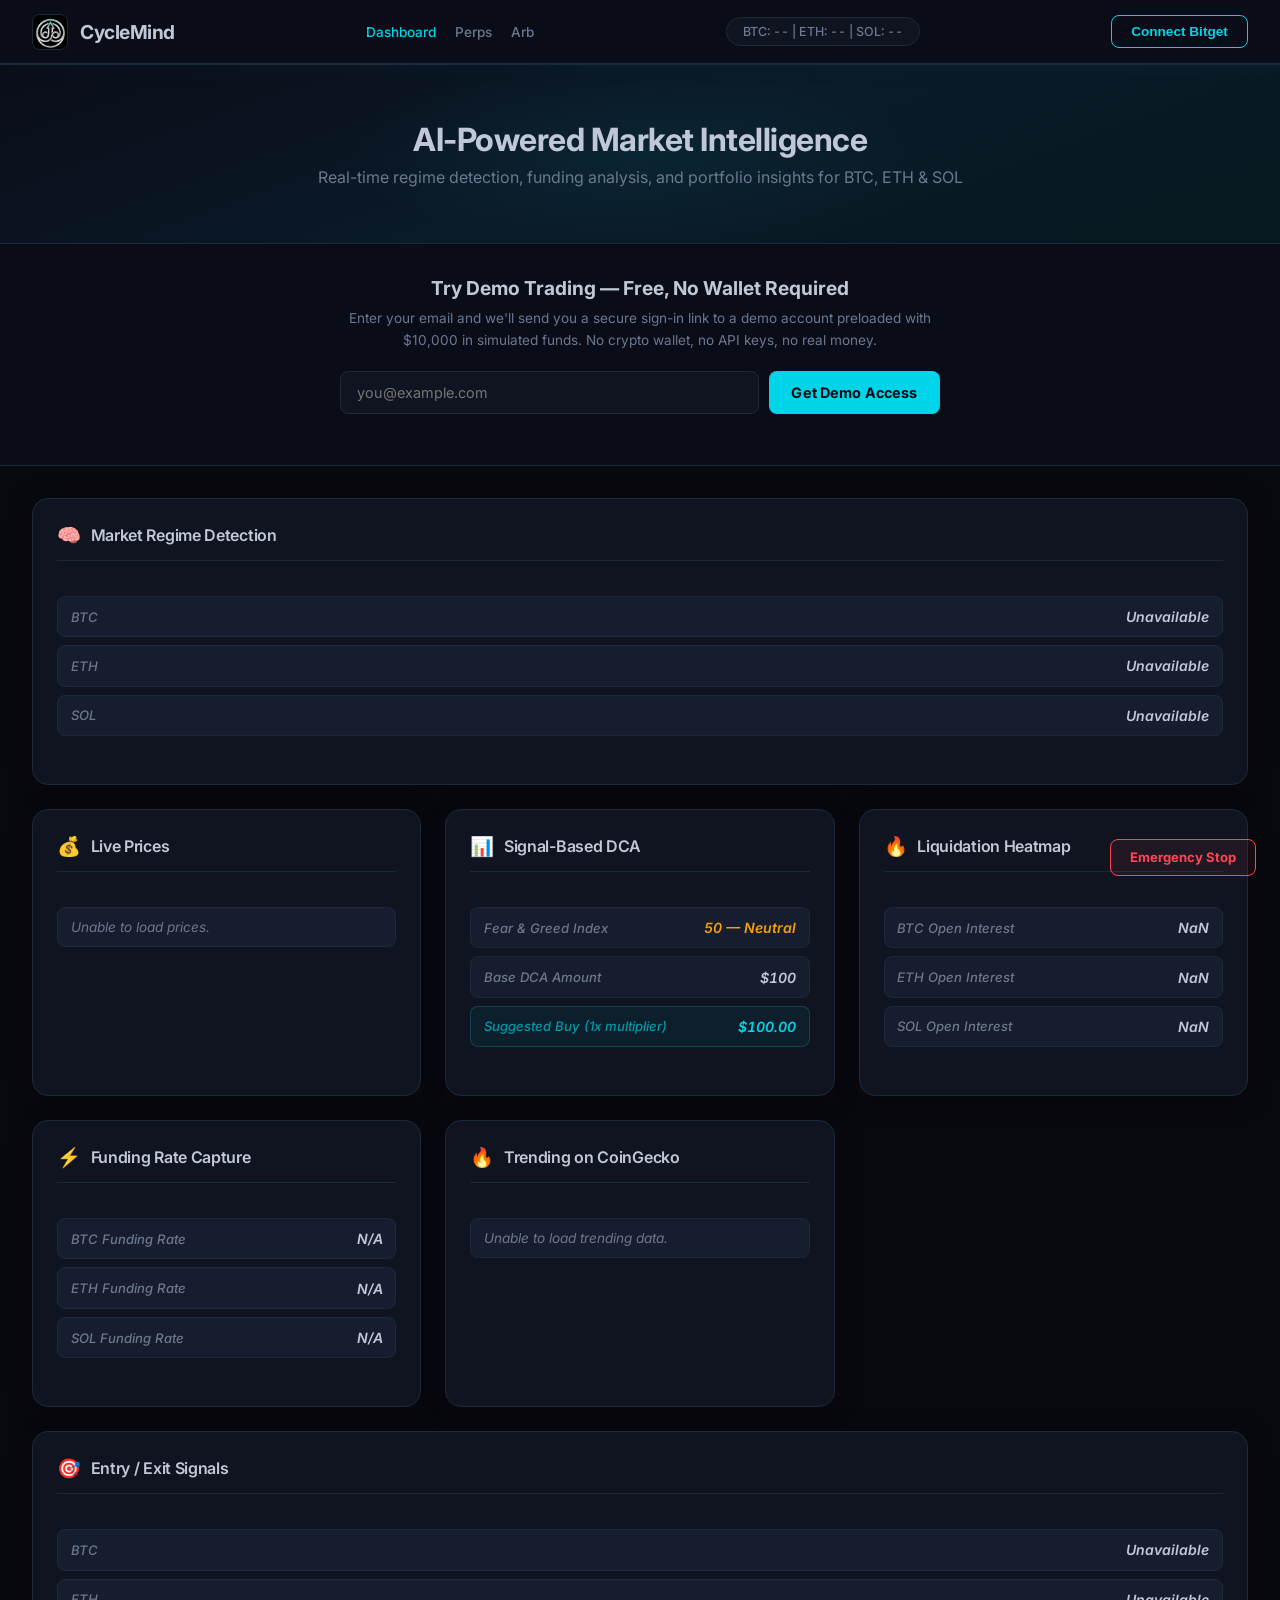
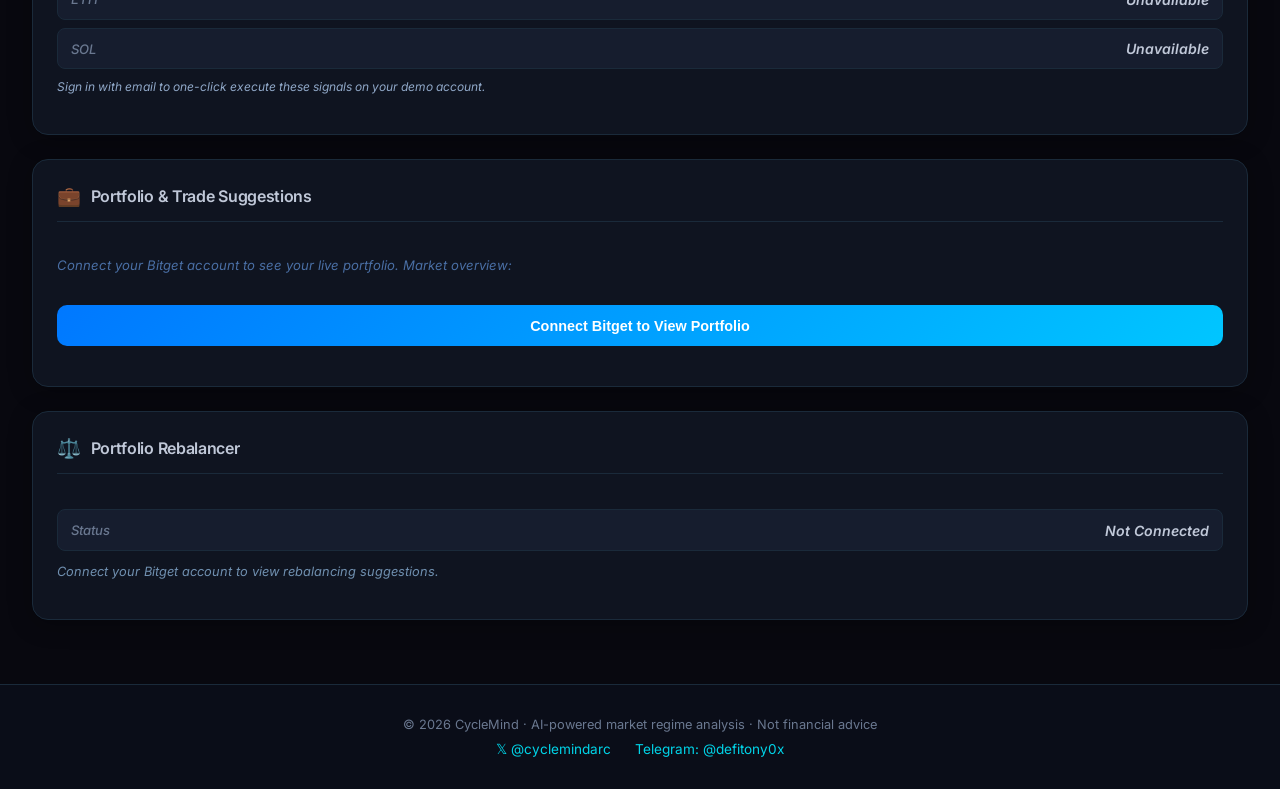
==== commit 3503aaed: "Update index.html" ====
--- a/index.html
+++ b/index.html
@@ -19,6 +19,7 @@
         <div class="nav-links">
             <a href="index.html" class="active">Dashboard</a>
             <a href="perps.html">Perps</a>
+            <a href="arb.html">Arb</a>
         </div>
         <div class="nav-center" id="ticker-bar">
             <span>BTC: -- | ETH: -- | SOL: -- | Regime: SCANNING...</span>
--- a/styles.css
+++ b/styles.css
@@ -4,17 +4,32 @@
     box-sizing: border-box;
 }
 
+/*
+  CycleMind Design Tokens — drawn from logo:
+  --black:    #08080f  (near-black, logo bg)
+  --surface:  #0f1420  (card bg)
+  --surface2: #161d2e  (elevated surface)
+  --border:   #1a2a3a  (subtle dividers)
+  --cyan:     #00d4e8  (logo teal glow — primary accent)
+  --cyan-dim: #0099aa  (muted cyan for secondary)
+  --silver:   #c0c8d8  (logo chrome metallic)
+  --silver-dim:#6a7890 (dimmer silver for muted text)
+  --white:    #e8f0f8  (cool white text)
+  --red:      #ff4455  (danger)
+  --green:    #00d48a  (success/positive)
+*/
+
 body {
     font-family: 'Inter', sans-serif;
-    background: #f0f6ff;
-    color: #1a2a4a;
+    background: #08080f;
+    color: #e8f0f8;
     min-height: 100vh;
 }
 
 /* ==================== NAVBAR ==================== */
 .navbar {
-    background: #ffffff;
-    border-bottom: 2px solid #e0eeff;
+    background: #0a0d18;
+    border-bottom: 1px solid #1a2a3a;
     padding: 0 2rem;
     height: 64px;
     display: flex;
@@ -23,7 +38,7 @@
     position: sticky;
     top: 0;
     z-index: 100;
-    box-shadow: 0 2px 12px rgba(0, 120, 255, 0.08);
+    box-shadow: 0 1px 0 #1a2a3a, 0 4px 24px rgba(0, 212, 232, 0.04);
 }
 
 .nav-brand {
@@ -33,7 +48,7 @@
 }
 
 .logo {
-    background: #000000;
+    background: #000;
     width: 36px;
     height: 36px;
     border-radius: 8px;
@@ -41,6 +56,7 @@
     align-items: center;
     justify-content: center;
     overflow: hidden;
+    border: 1px solid #1a2a3a;
 }
 
 .logo img {
@@ -52,7 +68,7 @@
 .brand-name {
     font-size: 1.2rem;
     font-weight: 700;
-    color: #0078ff;
+    color: #c0c8d8;
     letter-spacing: -0.5px;
 }
 
@@ -63,7 +79,7 @@
 }
 
 .nav-links a {
-    color: #4a6fa5;
+    color: #6a7890;
     text-decoration: none;
     font-size: 0.85rem;
     font-weight: 500;
@@ -72,57 +88,78 @@
 
 .nav-links a:hover,
 .nav-links a.active {
-    color: #0078ff;
+    color: #00d4e8;
 }
 
 .nav-center {
     font-size: 0.78rem;
-    color: #4a6fa5;
+    color: #6a7890;
     font-weight: 500;
-    background: #f0f6ff;
+    background: #0f1420;
     padding: 0.4rem 1rem;
     border-radius: 20px;
-    border: 1px solid #d0e4ff;
+    border: 1px solid #1a2a3a;
+    font-variant-numeric: tabular-nums;
 }
 
 #login-btn {
-    background: linear-gradient(135deg, #0078ff, #00c6ff);
-    color: white;
-    border: none;
+    background: transparent;
+    color: #00d4e8;
+    border: 1px solid #00d4e8;
     padding: 0.5rem 1.2rem;
     border-radius: 8px;
     font-size: 0.85rem;
     font-weight: 600;
     cursor: pointer;
-    transition: opacity 0.2s;
-}
-
-#login-btn:hover { opacity: 0.9; }
+    transition: background 0.2s, box-shadow 0.2s;
+}
+
+#login-btn:hover {
+    background: rgba(0, 212, 232, 0.08);
+    box-shadow: 0 0 12px rgba(0, 212, 232, 0.2);
+}
 
 .badge-connected {
-    color: #00a550;
+    color: #00d48a;
     font-weight: 600;
     font-size: 0.85rem;
 }
 
 #logout-btn {
     background: transparent;
-    border: 1px solid #ff4444;
-    color: #ff4444;
+    border: 1px solid #ff4455;
+    color: #ff4455;
     padding: 0.4rem 0.9rem;
     border-radius: 8px;
     cursor: pointer;
     font-size: 0.82rem;
     margin-left: 0.6rem;
-}
-#logout-btn:hover { background: rgba(255, 68, 68, 0.1); }
+    transition: background 0.2s;
+}
+#logout-btn:hover { background: rgba(255, 68, 85, 0.1); }
 
 /* ==================== HERO ==================== */
 .hero {
-    background: linear-gradient(135deg, #0078ff 0%, #00c6ff 100%);
-    color: white;
+    background: linear-gradient(160deg, #0a0d18 0%, #0a1a28 50%, #081820 100%);
+    color: #e8f0f8;
     text-align: center;
-    padding: 3rem 2rem;
+    padding: 3.5rem 2rem;
+    border-bottom: 1px solid #1a2a3a;
+    position: relative;
+    overflow: hidden;
+}
+
+/* Subtle cyan glow behind hero text */
+.hero::before {
+    content: '';
+    position: absolute;
+    top: 50%;
+    left: 50%;
+    transform: translate(-50%, -50%);
+    width: 600px;
+    height: 200px;
+    background: radial-gradient(ellipse, rgba(0, 212, 232, 0.06) 0%, transparent 70%);
+    pointer-events: none;
 }
 
 .hero h1 {
@@ -130,12 +167,92 @@
     font-weight: 700;
     margin-bottom: 0.5rem;
     letter-spacing: -0.5px;
+    color: #c0c8d8;
+    position: relative;
 }
 
 .hero p {
     font-size: 1rem;
+    color: #6a7890;
+    font-weight: 400;
+    position: relative;
+}
+
+/* ==================== EMAIL CTA ==================== */
+.email-cta {
+    background: #0a0d18;
+    border-bottom: 1px solid #1a2a3a;
+    padding: 2rem;
+}
+
+.email-cta-inner {
+    max-width: 600px;
+    margin: 0 auto;
+    text-align: center;
+}
+
+.email-cta-inner h2 {
+    font-size: 1.2rem;
+    font-weight: 700;
+    color: #c0c8d8;
+    margin-bottom: 0.5rem;
+}
+
+.email-cta-inner p {
+    font-size: 0.85rem;
+    color: #6a7890;
+    margin-bottom: 1.2rem;
+    line-height: 1.6;
+}
+
+.hero-email-form {
+    display: flex;
+    gap: 0.6rem;
+    justify-content: center;
+    flex-wrap: wrap;
+}
+
+.hero-email-form input {
+    flex: 1;
+    min-width: 220px;
+    padding: 0.75rem 1rem;
+    border-radius: 8px;
+    border: 1px solid #1a2a3a;
+    background: #0f1420;
+    color: #e8f0f8;
+    font-size: 0.9rem;
+    font-family: 'Inter', sans-serif;
+    outline: none;
+    transition: border-color 0.2s;
+}
+
+.hero-email-form input:focus {
+    border-color: #00d4e8;
+}
+
+.hero-email-form button {
+    padding: 0.75rem 1.4rem;
+    background: #00d4e8;
+    color: #08080f;
+    border: none;
+    border-radius: 8px;
+    font-size: 0.9rem;
+    font-weight: 700;
+    cursor: pointer;
+    font-family: 'Inter', sans-serif;
+    transition: opacity 0.2s, box-shadow 0.2s;
+    letter-spacing: 0.01em;
+}
+
+.hero-email-form button:hover {
     opacity: 0.9;
-    font-weight: 400;
+    box-shadow: 0 0 16px rgba(0, 212, 232, 0.3);
+}
+
+.hero-email-status {
+    font-size: 0.82rem;
+    margin-top: 0.6rem;
+    color: #6a7890;
 }
 
 /* ==================== DASHBOARD ==================== */
@@ -149,16 +266,17 @@
 }
 
 .module {
-    background: #ffffff;
+    background: #0f1420;
     border-radius: 16px;
     padding: 1.5rem;
-    border: 1px solid #e0eeff;
-    box-shadow: 0 4px 20px rgba(0, 120, 255, 0.06);
-    transition: box-shadow 0.2s;
+    border: 1px solid #1a2a3a;
+    box-shadow: 0 4px 24px rgba(0, 0, 0, 0.3);
+    transition: border-color 0.2s, box-shadow 0.2s;
 }
 
 .module:hover {
-    box-shadow: 0 8px 30px rgba(0, 120, 255, 0.12);
+    border-color: rgba(0, 212, 232, 0.2);
+    box-shadow: 0 4px 24px rgba(0, 212, 232, 0.06);
 }
 
 .full-width {
@@ -171,7 +289,7 @@
     gap: 0.6rem;
     margin-bottom: 1.2rem;
     padding-bottom: 0.8rem;
-    border-bottom: 2px solid #f0f6ff;
+    border-bottom: 1px solid #1a2a3a;
 }
 
 .module-icon {
@@ -181,7 +299,7 @@
 .module-header h2 {
     font-size: 1rem;
     font-weight: 600;
-    color: #1a2a4a;
+    color: #c0c8d8;
     letter-spacing: -0.3px;
 }
 
@@ -193,39 +311,41 @@
     padding: 0.7rem 0.8rem;
     border-radius: 8px;
     margin-bottom: 0.5rem;
-    background: #f8fbff;
-    border: 1px solid #e8f0ff;
+    background: #161d2e;
+    border: 1px solid #1a2a3a;
 }
 
 .metric .label {
     font-size: 0.82rem;
-    color: #4a6fa5;
+    color: #6a7890;
     font-weight: 500;
 }
 
 .metric .value {
     font-size: 0.88rem;
     font-weight: 600;
-    color: #1a2a4a;
+    color: #c0c8d8;
+    font-variant-numeric: tabular-nums;
 }
 
 .metric.highlight {
-    background: linear-gradient(135deg, #e8f4ff, #d0eaff);
-    border: 1px solid #90c8ff;
+    background: rgba(0, 212, 232, 0.06);
+    border: 1px solid rgba(0, 212, 232, 0.2);
 }
 
 .metric.highlight .label {
-    color: #0056cc;
+    color: #0099aa;
 }
 
 .metric.highlight .value {
-    color: #0056cc;
+    color: #00d4e8;
 }
 
 /* ==================== BADGES ==================== */
 .badge {
-    background: linear-gradient(135deg, #0078ff, #00c6ff);
-    color: white;
+    background: rgba(0, 212, 232, 0.12);
+    color: #00d4e8;
+    border: 1px solid rgba(0, 212, 232, 0.3);
     font-size: 0.65rem;
     font-weight: 700;
     padding: 0.2rem 0.5rem;
@@ -240,13 +360,13 @@
     font-weight: 600;
     letter-spacing: 0.02em;
 }
-.status-active  { background: rgba(0, 165, 80, 0.12); color: #00a550; border: 1px solid rgba(0, 165, 80, 0.3); }
-.status-disabled { background: rgba(144, 168, 200, 0.1); color: #90a8c8; border: 1px solid rgba(144, 168, 200, 0.25); }
-.status-halted  { background: rgba(255, 68, 68, 0.12); color: #ff4444; border: 1px solid rgba(255, 68, 68, 0.3); }
+.status-active   { background: rgba(0, 212, 138, 0.1);  color: #00d48a; border: 1px solid rgba(0, 212, 138, 0.3); }
+.status-disabled { background: rgba(106, 120, 144, 0.1); color: #6a7890; border: 1px solid rgba(106, 120, 144, 0.25); }
+.status-halted   { background: rgba(255, 68, 85, 0.1);  color: #ff4455; border: 1px solid rgba(255, 68, 85, 0.3); }
 
 /* ==================== LOADING ==================== */
 .loading {
-    color: #90a8c8;
+    color: #6a7890;
     font-size: 0.85rem;
     font-style: italic;
     padding: 1rem 0;
@@ -256,33 +376,34 @@
 .modal {
     position: fixed;
     inset: 0;
-    background: rgba(0, 40, 100, 0.4);
+    background: rgba(0, 0, 0, 0.7);
     display: flex;
     align-items: center;
     justify-content: center;
     z-index: 1000;
-    backdrop-filter: blur(4px);
+    backdrop-filter: blur(6px);
 }
 
 .modal-content {
-    background: white;
+    background: #0f1420;
+    border: 1px solid #1a2a3a;
     border-radius: 20px;
     padding: 2rem;
     width: 90%;
     max-width: 420px;
-    box-shadow: 0 20px 60px rgba(0, 80, 200, 0.2);
+    box-shadow: 0 24px 64px rgba(0, 0, 0, 0.6), 0 0 40px rgba(0, 212, 232, 0.05);
 }
 
 .modal-content h2 {
     font-size: 1.3rem;
     font-weight: 700;
-    color: #1a2a4a;
+    color: #c0c8d8;
     margin-bottom: 0.5rem;
 }
 
 .modal-subtext {
     font-size: 0.8rem;
-    color: #7090b0;
+    color: #6a7890;
     margin-bottom: 1.5rem;
 }
 
@@ -291,70 +412,83 @@
     width: 100%;
     padding: 0.8rem 1rem;
     margin-bottom: 1rem;
-    border: 1.5px solid #d0e4ff;
+    border: 1px solid #1a2a3a;
     border-radius: 10px;
     font-size: 0.9rem;
     font-family: 'Inter', sans-serif;
-    color: #1a2a4a;
-    background: #f8fbff;
+    color: #e8f0f8;
+    background: #161d2e;
     outline: none;
     transition: border-color 0.2s;
 }
 
 .modal-content input:focus,
 .modal-content select:focus {
-    border-color: #0078ff;
+    border-color: #00d4e8;
+}
+
+.modal-content select option {
+    background: #161d2e;
 }
 
 .modal-content button[type="submit"] {
     width: 100%;
     padding: 0.9rem;
-    background: linear-gradient(135deg, #0078ff, #00c6ff);
-    color: white;
+    background: #00d4e8;
+    color: #08080f;
     border: none;
     border-radius: 10px;
     font-size: 0.95rem;
-    font-weight: 600;
-    cursor: pointer;
-    font-family: 'Inter', sans-serif;
-    transition: opacity 0.2s;
-}
-
-.modal-content button[type="submit"]:hover { opacity: 0.9; }
+    font-weight: 700;
+    cursor: pointer;
+    font-family: 'Inter', sans-serif;
+    transition: opacity 0.2s, box-shadow 0.2s;
+}
+
+.modal-content button[type="submit"]:hover {
+    opacity: 0.9;
+    box-shadow: 0 0 20px rgba(0, 212, 232, 0.3);
+}
 
 .close {
     float: right;
     font-size: 1.5rem;
     cursor: pointer;
-    color: #7090b0;
+    color: #6a7890;
     line-height: 1;
-}
+    transition: color 0.2s;
+}
+.close:hover { color: #c0c8d8; }
 
 /* Login tabs */
 .login-tabs { display: flex; gap: 0.5rem; margin-bottom: 1rem; }
 .tab-btn {
     flex: 1;
     padding: 0.6rem;
-    border: 1px solid #2a3f5f;
+    border: 1px solid #1a2a3a;
     background: transparent;
-    color: #90a8c8;
-    border-radius: 8px;
-    cursor: pointer;
-    font-size: 0.85rem;
-}
-.tab-btn.active { background: #0078ff; color: white; border-color: #0078ff; }
+    color: #6a7890;
+    border-radius: 8px;
+    cursor: pointer;
+    font-size: 0.85rem;
+    font-family: 'Inter', sans-serif;
+    transition: all 0.2s;
+}
+.tab-btn:hover { color: #c0c8d8; border-color: #2a3f5f; }
+.tab-btn.active { background: rgba(0, 212, 232, 0.1); color: #00d4e8; border-color: rgba(0, 212, 232, 0.4); }
 
 /* Wallet reveal fields */
 .wallet-field { margin-top: 0.9rem; }
-.wallet-field label { display: block; font-size: 0.75rem; color: #90a8c8; margin-bottom: 0.3rem; }
+.wallet-field label { display: block; font-size: 0.75rem; color: #6a7890; margin-bottom: 0.3rem; }
 .wallet-field code {
     display: block;
-    background: #0d1830;
+    background: #161d2e;
+    border: 1px solid #1a2a3a;
     padding: 0.6rem;
     border-radius: 6px;
     word-break: break-all;
     font-size: 0.78rem;
-    color: #00c6ff;
+    color: #00d4e8;
 }
 
 /* ==================== BUTTONS ==================== */
@@ -363,12 +497,14 @@
     padding: 0.3rem 0.7rem;
     border: none;
     border-radius: 6px;
-    color: white;
+    color: #08080f;
+    background: #00d4e8;
     font-size: 0.72rem;
-    font-weight: 600;
-    cursor: pointer;
-}
-.one-click-btn:hover { filter: brightness(1.1); }
+    font-weight: 700;
+    cursor: pointer;
+    transition: opacity 0.2s;
+}
+.one-click-btn:hover { opacity: 0.85; }
 
 .toggle-btn {
     border: none;
@@ -378,69 +514,88 @@
     font-weight: 600;
     cursor: pointer;
     letter-spacing: 0.02em;
-}
-.toggle-btn.on  { background: rgba(0, 165, 80, 0.12); color: #00a550; border: 1px solid rgba(0, 165, 80, 0.3); }
-.toggle-btn.off { background: rgba(144, 168, 200, 0.1); color: #90a8c8; border: 1px solid rgba(144, 168, 200, 0.25); }
+    font-family: 'Inter', sans-serif;
+}
+.toggle-btn.on  { background: rgba(0, 212, 138, 0.1); color: #00d48a; border: 1px solid rgba(0, 212, 138, 0.3); }
+.toggle-btn.off { background: rgba(106, 120, 144, 0.1); color: #6a7890; border: 1px solid rgba(106, 120, 144, 0.25); }
 
 .settings-save-btn {
     width: 100%;
     padding: 0.6rem;
-    background: #0078ff;
-    color: white;
+    background: #00d4e8;
+    color: #08080f;
     border: none;
     border-radius: 6px;
-    font-weight: 600;
+    font-weight: 700;
     font-size: 0.85rem;
     cursor: pointer;
     margin-top: 0.6rem;
-}
-.settings-save-btn:hover { background: #0066d6; }
-
+    font-family: 'Inter', sans-serif;
+    transition: opacity 0.2s, box-shadow 0.2s;
+}
+.settings-save-btn:hover {
+    opacity: 0.9;
+    box-shadow: 0 0 14px rgba(0, 212, 232, 0.25);
+}
+
+/* Floating kill switch */
 .kill-switch-btn {
-    width: 100%;
-    padding: 0.6rem;
-    margin-top: 0.6rem;
-    background: transparent;
-    border: 1px solid #ff4444;
-    color: #ff4444;
-    border-radius: 6px;
-    font-weight: 600;
+    position: fixed;
+    bottom: 1.5rem;
+    right: 1.5rem;
+    padding: 0.6rem 1.2rem;
+    background: rgba(255, 68, 85, 0.08);
+    border: 1px solid #ff4455;
+    color: #ff4455;
+    border-radius: 8px;
+    font-weight: 700;
     font-size: 0.82rem;
     cursor: pointer;
-}
-.kill-switch-btn:hover { background: rgba(255, 68, 68, 0.08); }
+    font-family: 'Inter', sans-serif;
+    z-index: 50;
+    transition: background 0.2s, box-shadow 0.2s;
+}
+.kill-switch-btn:hover {
+    background: rgba(255, 68, 85, 0.15);
+    box-shadow: 0 0 14px rgba(255, 68, 85, 0.25);
+}
 
 /* ==================== SETTINGS ==================== */
 .settings-input {
     width: 90px;
     padding: 0.35rem 0.5rem;
     border-radius: 6px;
-    border: 1px solid #2a3f5f;
-    background: #0d1830;
-    color: #e8eef7;
-    font-size: 0.85rem;
-}
-
-.settings-hint { font-size: 0.72rem; color: #7090b0; margin: -0.3rem 0 0.8rem 0; }
+    border: 1px solid #1a2a3a;
+    background: #161d2e;
+    color: #e8f0f8;
+    font-size: 0.85rem;
+    font-family: 'Inter', sans-serif;
+    outline: none;
+    transition: border-color 0.2s;
+}
+.settings-input:focus { border-color: #00d4e8; }
+
+.settings-hint { font-size: 0.72rem; color: #6a7890; margin: -0.3rem 0 0.8rem 0; }
 
 /* ==================== RISK / WARNINGS ==================== */
 .risk-warning {
     font-size: 0.78rem;
-    color: #ff4444;
-    background: rgba(255, 68, 68, 0.08);
-    border-left: 2px solid #ff4444;
+    color: #ff4455;
+    background: rgba(255, 68, 85, 0.06);
+    border-left: 2px solid #ff4455;
     padding: 0.5rem 0.7rem;
     margin: 0.4rem 0 0.8rem 0;
+    border-radius: 0 4px 4px 0;
 }
 
 .risk-list {
     font-size: 0.82rem;
-    color: #c0d0e8;
+    color: #6a7890;
     margin: 0.8rem 0;
     padding-left: 1.2rem;
     line-height: 1.6;
 }
-.risk-list strong { color: #fff; }
+.risk-list strong { color: #c0c8d8; }
 
 /* ==================== SPARKLINE ==================== */
 .sparkline-row {
@@ -452,8 +607,8 @@
 .sparkline-panel {
     margin: 0.6rem 0 0.8rem 0;
     padding: 0.5rem 0;
-    border-top: 1px solid rgba(144, 168, 200, 0.15);
-    border-bottom: 1px solid rgba(144, 168, 200, 0.15);
+    border-top: 1px solid #1a2a3a;
+    border-bottom: 1px solid #1a2a3a;
 }
 .sparkline-panel .settings-hint { margin-top: 0.3rem; }
 
@@ -464,10 +619,11 @@
     right: 24px;
     padding: 0.8rem 1.2rem;
     border-radius: 8px;
-    color: white;
-    font-size: 0.85rem;
-    font-weight: 600;
-    box-shadow: 0 4px 12px rgba(0, 0, 0, 0.3);
+    color: #08080f;
+    background: #00d4e8;
+    font-size: 0.85rem;
+    font-weight: 700;
+    box-shadow: 0 4px 20px rgba(0, 212, 232, 0.35);
     z-index: 9999;
     animation: cm-toast-in 0.25s ease-out;
 }
@@ -480,21 +636,22 @@
 footer {
     text-align: center;
     padding: 2rem;
-    color: #7090b0;
+    color: #6a7890;
     font-size: 0.8rem;
-    border-top: 1px solid #e0eeff;
-    background: white;
+    border-top: 1px solid #1a2a3a;
+    background: #0a0d18;
     margin-top: 2rem;
 }
 
 .social-links { margin-top: 0.6rem; }
 .social-links a {
-    color: #0078ff;
+    color: #00d4e8;
     text-decoration: none;
     margin: 0 0.6rem;
     font-size: 0.85rem;
-}
-.social-links a:hover { text-decoration: underline; }
+    transition: opacity 0.2s;
+}
+.social-links a:hover { opacity: 0.7; }
 
 /* ==================== RESPONSIVE ==================== */
 @media (max-width: 900px) {
@@ -506,4 +663,5 @@
     #dashboard { grid-template-columns: 1fr; padding: 1rem; }
     .hero h1 { font-size: 1.4rem; }
     .navbar { padding: 0 1rem; }
-}
+    .kill-switch-btn { bottom: 1rem; right: 1rem; }
+}
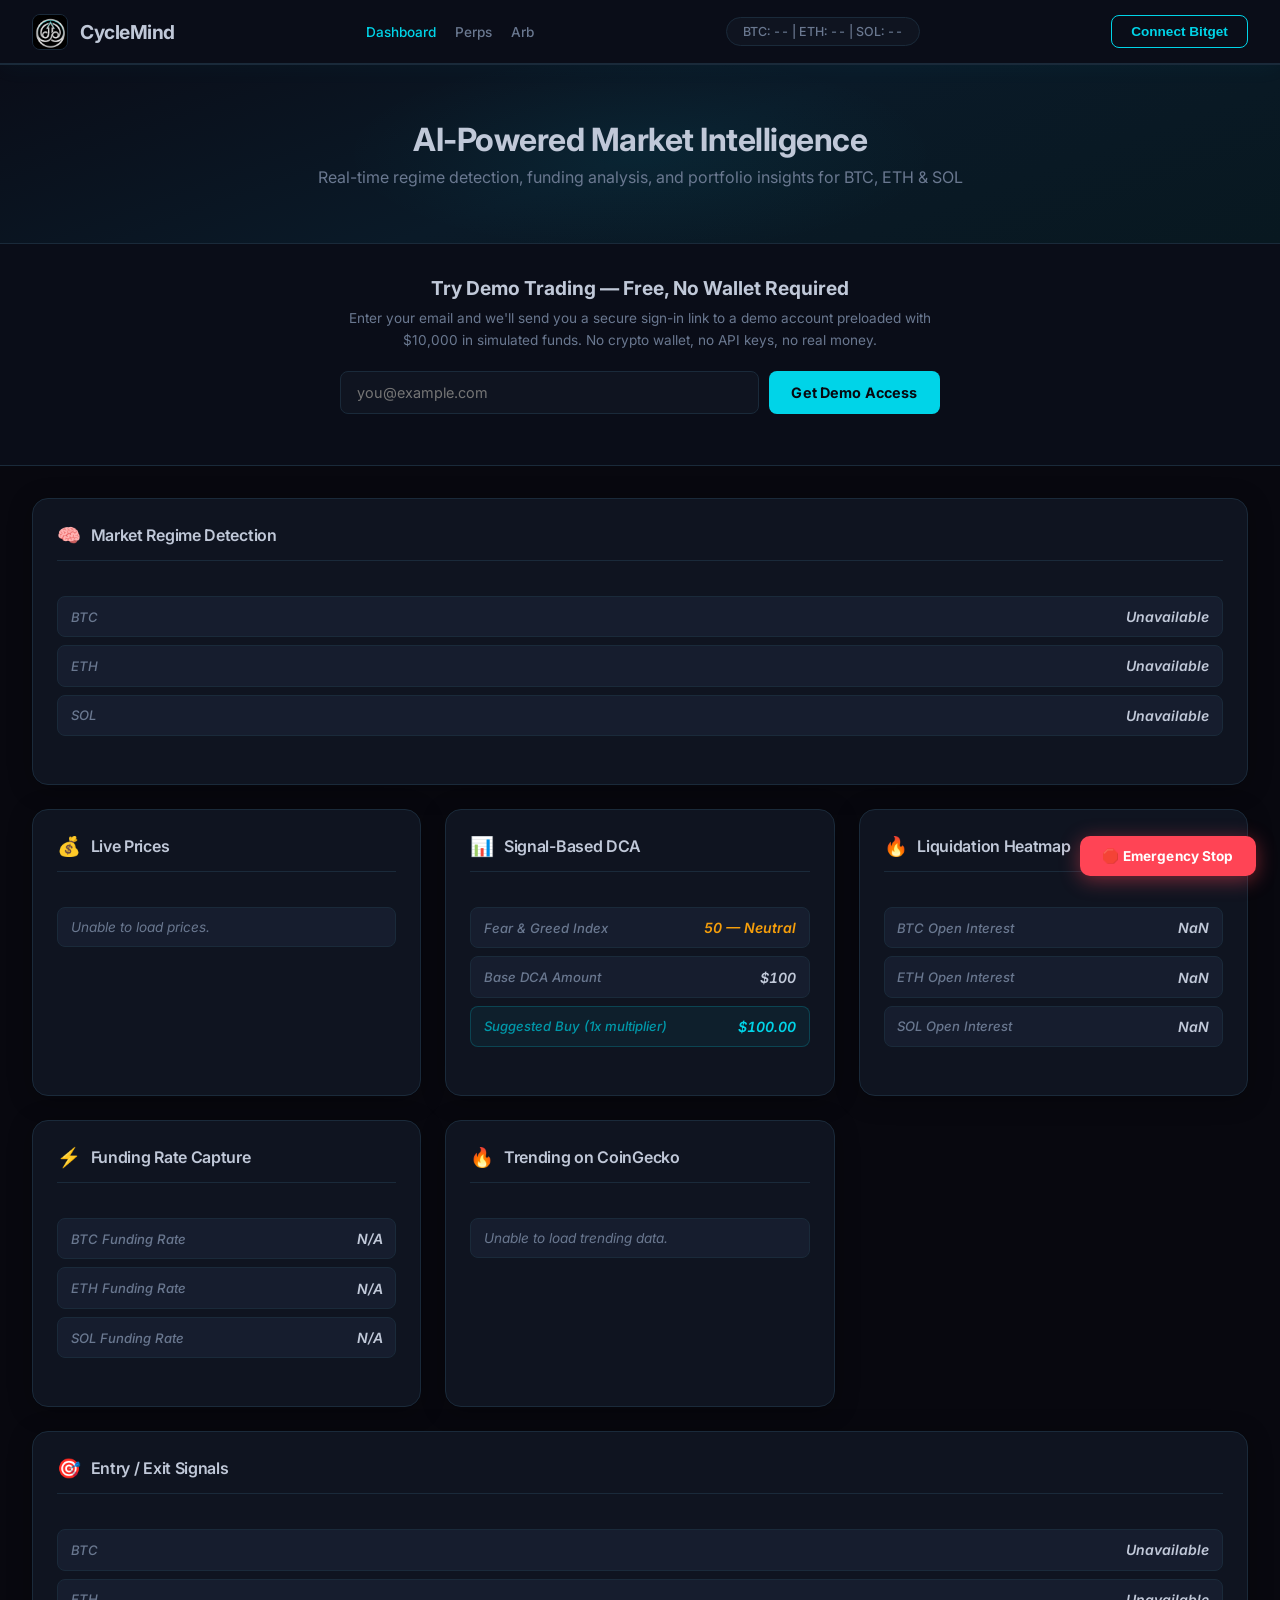
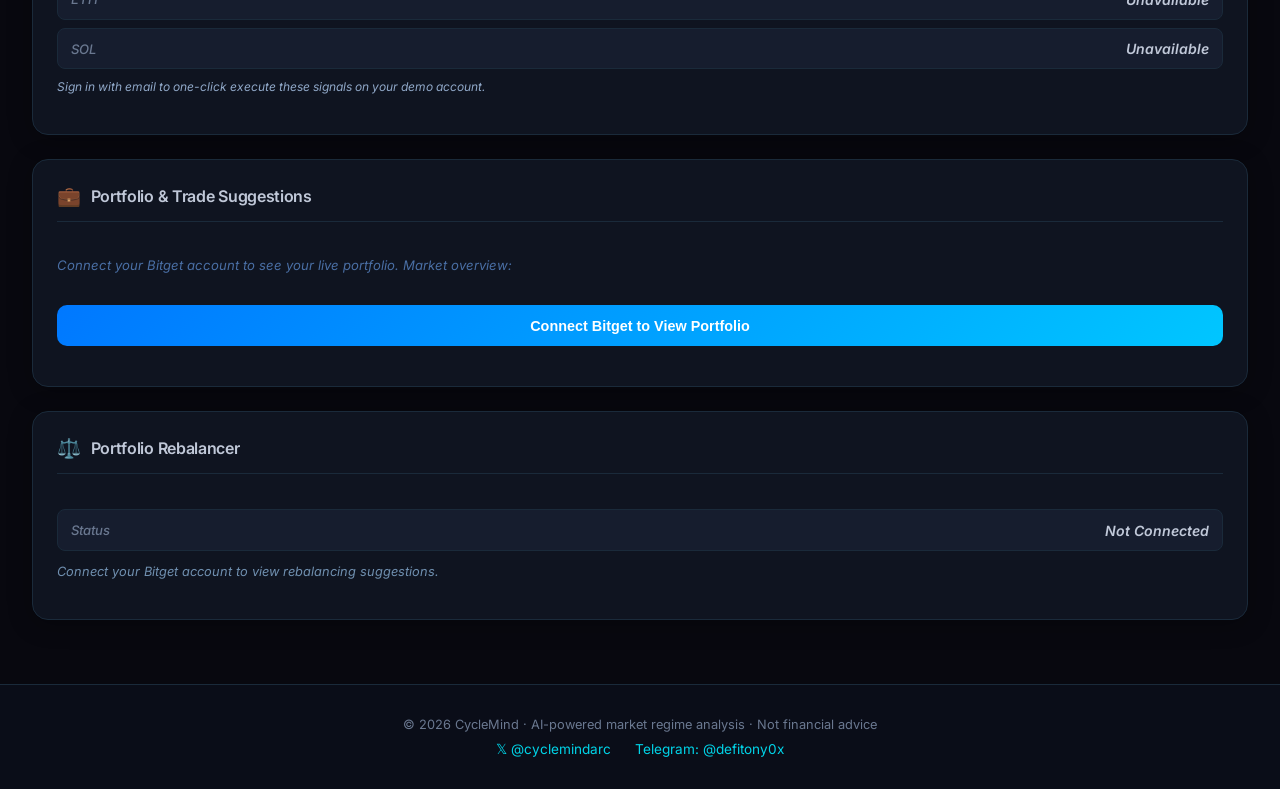
==== commit f88fc705: "Update index.html" ====
--- a/index.html
+++ b/index.html
@@ -141,7 +141,10 @@
 
     </main>
 
-    <button id="kill-switch-btn" class="kill-switch-btn" onclick="confirmKillSwitch()">Emergency Stop</button>
+    <!-- FIXED: solid red background, clear text, no overlap with toast -->
+    <button id="kill-switch-btn" class="kill-switch-btn" onclick="confirmKillSwitch()">
+        🛑 Emergency Stop
+    </button>
 
     <!-- Login / Connect Modal -->
     <div id="login-modal" class="modal" style="display:none;">
--- a/styles.css
+++ b/styles.css
@@ -538,26 +538,29 @@
     box-shadow: 0 0 14px rgba(0, 212, 232, 0.25);
 }
 
-/* Floating kill switch */
+/* Floating kill switch — FIXED: solid red, no text bleed */
 .kill-switch-btn {
     position: fixed;
     bottom: 1.5rem;
     right: 1.5rem;
-    padding: 0.6rem 1.2rem;
-    background: rgba(255, 68, 85, 0.08);
-    border: 1px solid #ff4455;
-    color: #ff4455;
-    border-radius: 8px;
-    font-weight: 700;
-    font-size: 0.82rem;
-    cursor: pointer;
-    font-family: 'Inter', sans-serif;
-    z-index: 50;
-    transition: background 0.2s, box-shadow 0.2s;
+    padding: 0.75rem 1.4rem;
+    background: #ff4455;
+    border: none;
+    color: #ffffff;
+    border-radius: 10px;
+    font-weight: 700;
+    font-size: 0.85rem;
+    cursor: pointer;
+    font-family: 'Inter', sans-serif;
+    z-index: 9998;
+    box-shadow: 0 4px 20px rgba(255, 68, 85, 0.45);
+    transition: opacity 0.2s, box-shadow 0.2s;
+    white-space: nowrap;
+    letter-spacing: 0.01em;
 }
 .kill-switch-btn:hover {
-    background: rgba(255, 68, 85, 0.15);
-    box-shadow: 0 0 14px rgba(255, 68, 85, 0.25);
+    opacity: 0.9;
+    box-shadow: 0 0 24px rgba(255, 68, 85, 0.6);
 }
 
 /* ==================== SETTINGS ==================== */
@@ -612,11 +615,12 @@
 }
 .sparkline-panel .settings-hint { margin-top: 0.3rem; }
 
-/* ==================== TOAST ==================== */
+/* ==================== TOAST — FIXED: centered bottom, no overlap with kill switch ==================== */
 .cm-toast {
     position: fixed;
     bottom: 24px;
-    right: 24px;
+    left: 50%;
+    transform: translateX(-50%);
     padding: 0.8rem 1.2rem;
     border-radius: 8px;
     color: #08080f;
@@ -628,8 +632,8 @@
     animation: cm-toast-in 0.25s ease-out;
 }
 @keyframes cm-toast-in {
-    from { transform: translateY(10px); opacity: 0; }
-    to   { transform: translateY(0);    opacity: 1; }
+    from { transform: translateX(-50%) translateY(10px); opacity: 0; }
+    to   { transform: translateX(-50%) translateY(0);    opacity: 1; }
 }
 
 /* ==================== FOOTER ==================== */
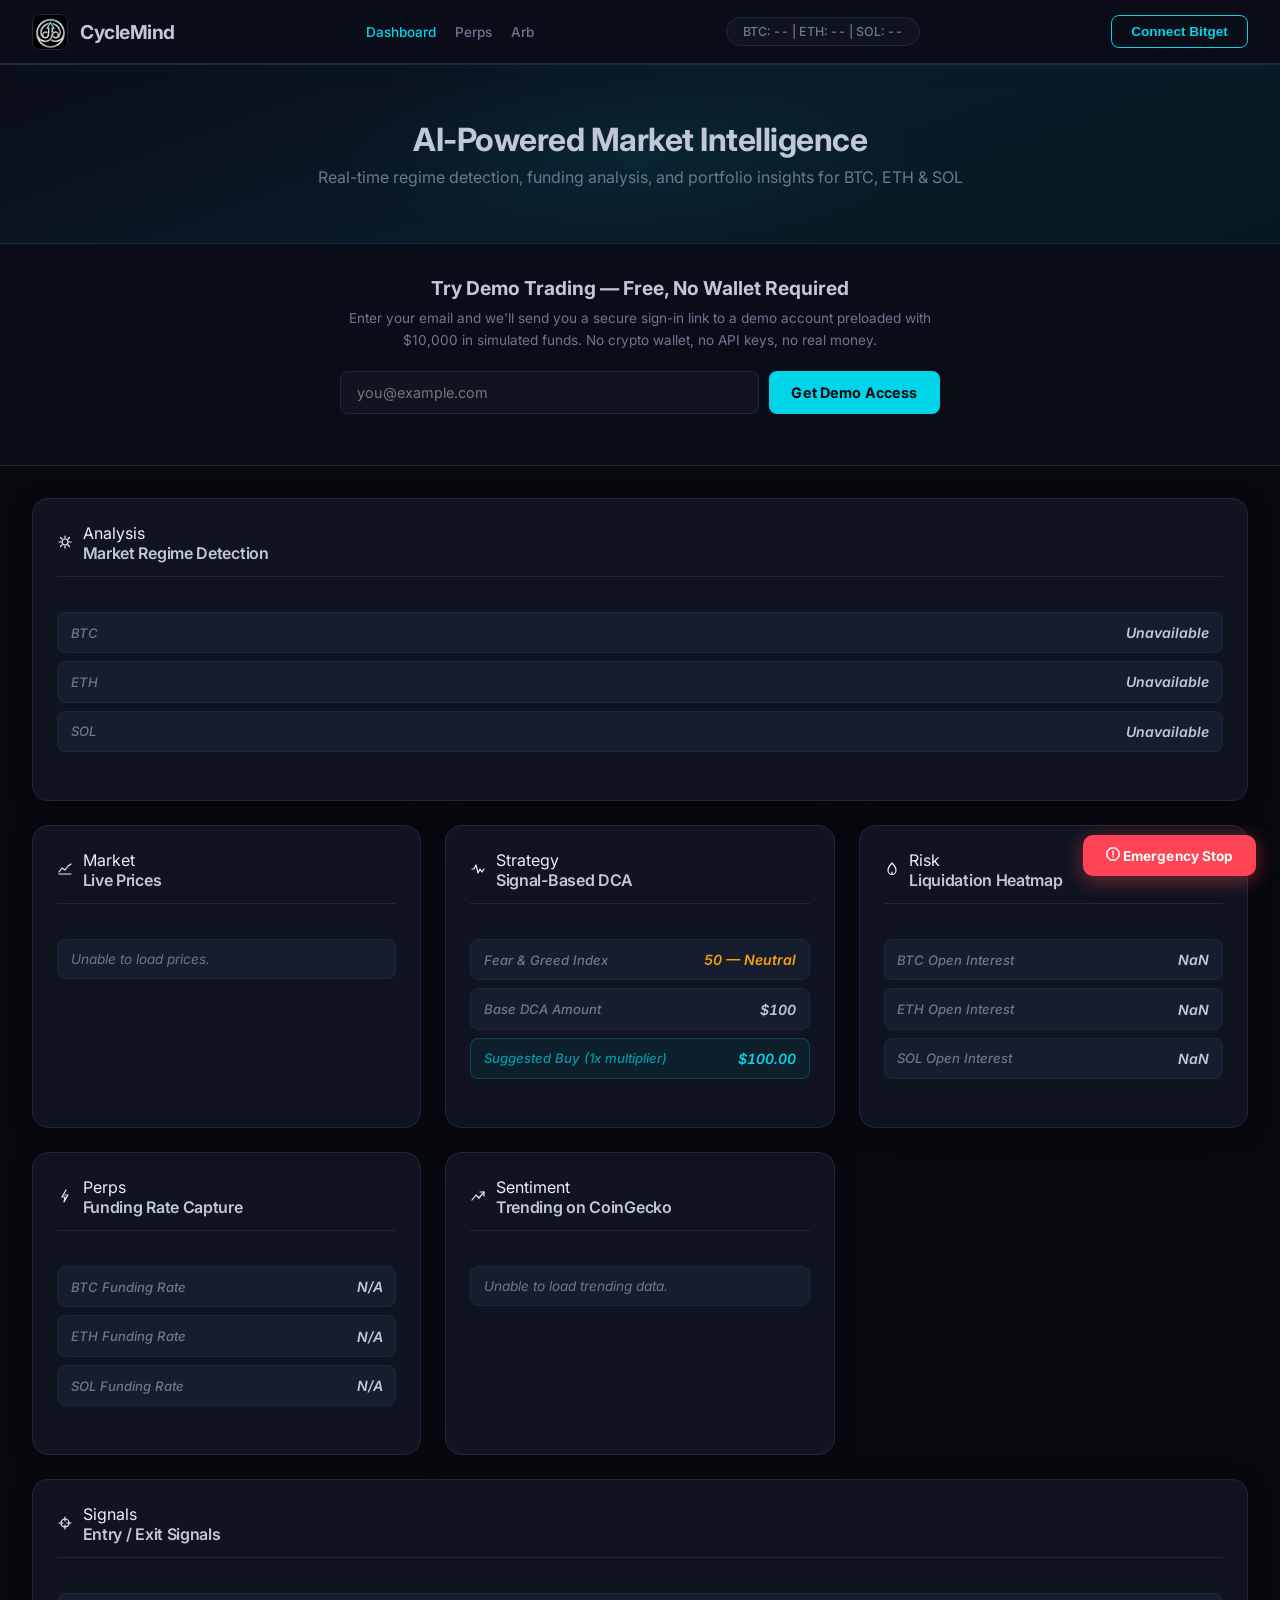
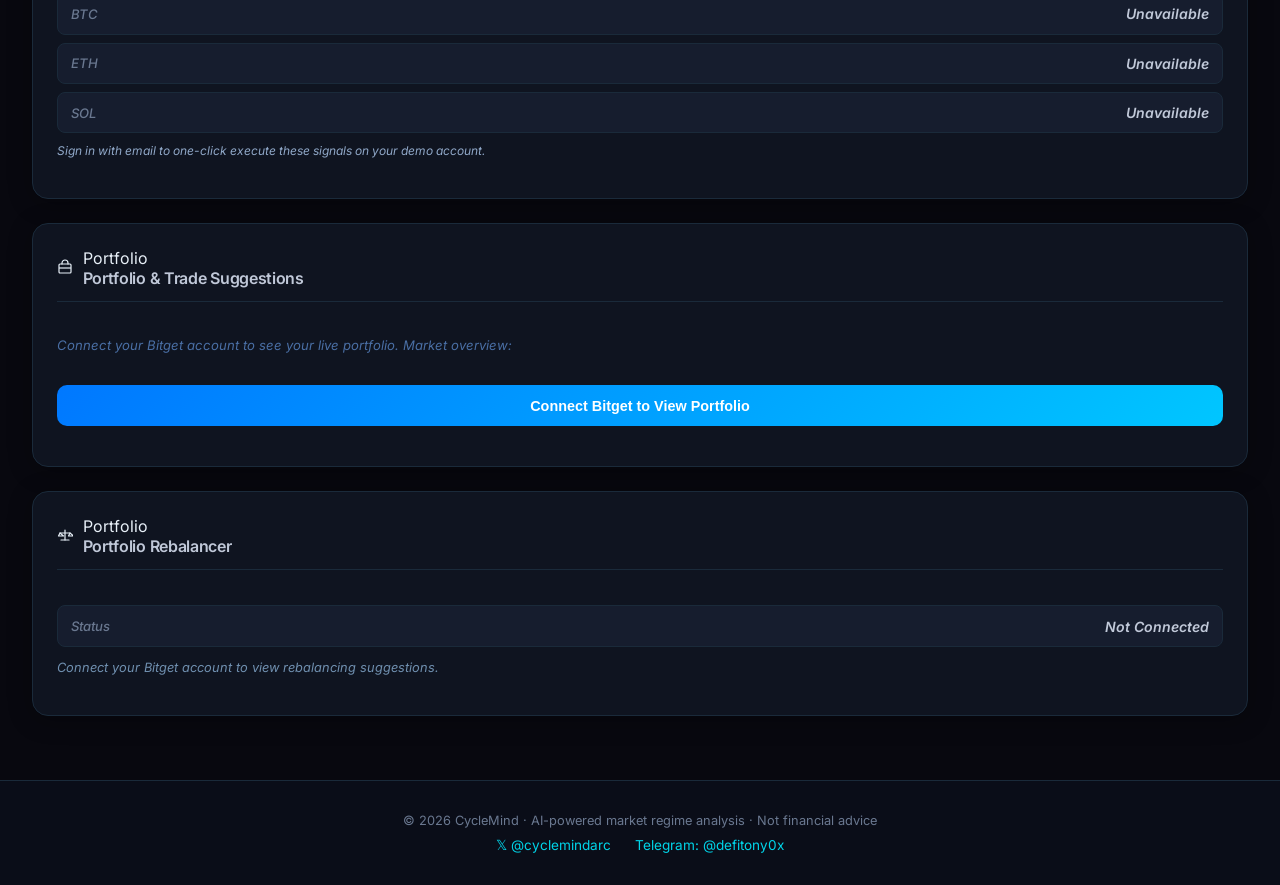
==== commit 1bcca6a6: "Update index.html" ====
--- a/index.html
+++ b/index.html
@@ -26,14 +26,17 @@
         </div>
         <div id="auth-section">
             <button id="login-btn" onclick="showLoginModal()">Connect Bitget</button>
-            <span id="connected-badge" style="display:none;" class="badge-connected">● Connected</span>
+            <span id="connected-badge" style="display:none;" class="badge-connected">
+                <svg width="7" height="7" viewBox="0 0 7 7" fill="currentColor" xmlns="http://www.w3.org/2000/svg"><circle cx="3.5" cy="3.5" r="3.5"/></svg>
+                Connected
+            </span>
             <button id="logout-btn" style="display:none;" onclick="logoutUser()">Log Out</button>
         </div>
     </nav>
 
     <header class="hero">
         <h1>AI-Powered Market Intelligence</h1>
-        <p>Real-time regime detection, funding analysis, and portfolio insights for BTC, ETH & SOL</p>
+        <p>Real-time regime detection, funding analysis, and portfolio insights for BTC, ETH &amp; SOL</p>
     </header>
 
     <!-- Prominent email sign-up CTA — no wallet, no API keys, just email -->
@@ -53,97 +56,152 @@
 
         <div class="module full-width" id="regime-module">
             <div class="module-header">
-                <span class="module-icon">🧠</span>
-                <h2>Market Regime Detection</h2>
+                <span class="module-icon">
+                    <svg width="16" height="16" viewBox="0 0 16 16" fill="none" xmlns="http://www.w3.org/2000/svg"><circle cx="8" cy="8" r="3" stroke="currentColor" stroke-width="1.2"/><path d="M8 2v2M8 12v2M2 8h2M12 8h2M3.5 3.5l1.5 1.5M11 11l1.5 1.5M3.5 12.5L5 11M11 5l1.5-1.5" stroke="currentColor" stroke-width="1.2" stroke-linecap="round"/></svg>
+                </span>
+                <div class="module-title-group">
+                    <span class="module-label">Analysis</span>
+                    <h2>Market Regime Detection</h2>
+                </div>
             </div>
             <div id="regime-content" class="loading">Loading...</div>
         </div>
 
         <div class="module" id="prices-module">
             <div class="module-header">
-                <span class="module-icon">💰</span>
-                <h2>Live Prices</h2>
+                <span class="module-icon">
+                    <svg width="16" height="16" viewBox="0 0 16 16" fill="none" xmlns="http://www.w3.org/2000/svg"><polyline points="2,11 5,7 8,9 11,5 14,3" stroke="currentColor" stroke-width="1.2" stroke-linecap="round" stroke-linejoin="round"/><line x1="2" y1="13" x2="14" y2="13" stroke="currentColor" stroke-width="1.2" stroke-linecap="round"/></svg>
+                </span>
+                <div class="module-title-group">
+                    <span class="module-label">Market</span>
+                    <h2>Live Prices</h2>
+                </div>
             </div>
             <div id="prices-content" class="loading">Loading...</div>
         </div>
 
         <div class="module" id="dca-module">
             <div class="module-header">
-                <span class="module-icon">📊</span>
-                <h2>Signal-Based DCA</h2>
+                <span class="module-icon">
+                    <svg width="16" height="16" viewBox="0 0 16 16" fill="none" xmlns="http://www.w3.org/2000/svg"><path d="M2 8h2l2-4 2 8 2-4 2 3 2-3" stroke="currentColor" stroke-width="1.2" stroke-linecap="round" stroke-linejoin="round"/></svg>
+                </span>
+                <div class="module-title-group">
+                    <span class="module-label">Strategy</span>
+                    <h2>Signal-Based DCA</h2>
+                </div>
             </div>
             <div id="dca-content" class="loading">Loading...</div>
         </div>
 
         <div class="module" id="liquidation-module">
             <div class="module-header">
-                <span class="module-icon">🔥</span>
-                <h2>Liquidation Heatmap</h2>
+                <span class="module-icon">
+                    <svg width="16" height="16" viewBox="0 0 16 16" fill="none" xmlns="http://www.w3.org/2000/svg"><path d="M8 2C8 2 4 6 4 9.5a4 4 0 008 0C12 6 8 2 8 2z" stroke="currentColor" stroke-width="1.2" stroke-linecap="round" stroke-linejoin="round"/><path d="M8 13v-2" stroke="currentColor" stroke-width="1.2" stroke-linecap="round"/></svg>
+                </span>
+                <div class="module-title-group">
+                    <span class="module-label">Risk</span>
+                    <h2>Liquidation Heatmap</h2>
+                </div>
             </div>
             <div id="liquidation-content" class="loading">Loading...</div>
         </div>
 
         <div class="module" id="funding-module">
             <div class="module-header">
-                <span class="module-icon">⚡</span>
-                <h2>Funding Rate Capture</h2>
+                <span class="module-icon">
+                    <svg width="16" height="16" viewBox="0 0 16 16" fill="none" xmlns="http://www.w3.org/2000/svg"><polyline points="9,2 5,9 8,9 7,14 11,7 8,7" stroke="currentColor" stroke-width="1.2" stroke-linecap="round" stroke-linejoin="round"/></svg>
+                </span>
+                <div class="module-title-group">
+                    <span class="module-label">Perps</span>
+                    <h2>Funding Rate Capture</h2>
+                </div>
             </div>
             <div id="funding-content" class="loading">Loading...</div>
         </div>
 
         <div class="module" id="trending-module">
             <div class="module-header">
-                <span class="module-icon">🔥</span>
-                <h2>Trending on CoinGecko</h2>
+                <span class="module-icon">
+                    <svg width="16" height="16" viewBox="0 0 16 16" fill="none" xmlns="http://www.w3.org/2000/svg"><polyline points="2,12 6,7 9,10 14,4" stroke="currentColor" stroke-width="1.2" stroke-linecap="round" stroke-linejoin="round"/><polyline points="10,4 14,4 14,8" stroke="currentColor" stroke-width="1.2" stroke-linecap="round" stroke-linejoin="round"/></svg>
+                </span>
+                <div class="module-title-group">
+                    <span class="module-label">Sentiment</span>
+                    <h2>Trending on CoinGecko</h2>
+                </div>
             </div>
             <div id="trending-content" class="loading">Loading...</div>
         </div>
 
         <div class="module full-width" id="entry-exit-module">
             <div class="module-header">
-                <span class="module-icon">🎯</span>
-                <h2>Entry / Exit Signals</h2>
+                <span class="module-icon">
+                    <svg width="16" height="16" viewBox="0 0 16 16" fill="none" xmlns="http://www.w3.org/2000/svg"><circle cx="8" cy="8" r="4" stroke="currentColor" stroke-width="1.2"/><line x1="8" y1="2" x2="8" y2="6" stroke="currentColor" stroke-width="1.2" stroke-linecap="round"/><line x1="8" y1="10" x2="8" y2="14" stroke="currentColor" stroke-width="1.2" stroke-linecap="round"/><line x1="2" y1="8" x2="6" y2="8" stroke="currentColor" stroke-width="1.2" stroke-linecap="round"/><line x1="10" y1="8" x2="14" y2="8" stroke="currentColor" stroke-width="1.2" stroke-linecap="round"/></svg>
+                </span>
+                <div class="module-title-group">
+                    <span class="module-label">Signals</span>
+                    <h2>Entry / Exit Signals</h2>
+                </div>
             </div>
             <div id="entry-exit-content" class="loading">Loading...</div>
         </div>
 
         <div class="module full-width" id="portfolio-module">
             <div class="module-header">
-                <span class="module-icon">💼</span>
-                <h2>Portfolio & Trade Suggestions</h2>
+                <span class="module-icon">
+                    <svg width="16" height="16" viewBox="0 0 16 16" fill="none" xmlns="http://www.w3.org/2000/svg"><rect x="2" y="5" width="12" height="9" rx="1" stroke="currentColor" stroke-width="1.2"/><path d="M5 5V4a3 3 0 016 0v1" stroke="currentColor" stroke-width="1.2" stroke-linecap="round"/><line x1="2" y1="9" x2="14" y2="9" stroke="currentColor" stroke-width="1.2"/></svg>
+                </span>
+                <div class="module-title-group">
+                    <span class="module-label">Portfolio</span>
+                    <h2>Portfolio &amp; Trade Suggestions</h2>
+                </div>
             </div>
             <div id="portfolio-content" class="loading">Loading...</div>
         </div>
 
         <div class="module full-width" id="rebalancer-module">
             <div class="module-header">
-                <span class="module-icon">⚖️</span>
-                <h2>Portfolio Rebalancer</h2>
+                <span class="module-icon">
+                    <svg width="16" height="16" viewBox="0 0 16 16" fill="none" xmlns="http://www.w3.org/2000/svg"><line x1="8" y1="3" x2="8" y2="13" stroke="currentColor" stroke-width="1.2" stroke-linecap="round"/><line x1="4" y1="13" x2="12" y2="13" stroke="currentColor" stroke-width="1.2" stroke-linecap="round"/><path d="M3 6l-1.5 3h5L3 6z" stroke="currentColor" stroke-width="1.2" stroke-linecap="round" stroke-linejoin="round"/><path d="M13 6l-1.5 3h5l-3.5-3z" stroke="currentColor" stroke-width="1.2" stroke-linecap="round" stroke-linejoin="round"/><line x1="3" y1="6" x2="13" y2="6" stroke="currentColor" stroke-width="1.2" stroke-linecap="round"/></svg>
+                </span>
+                <div class="module-title-group">
+                    <span class="module-label">Portfolio</span>
+                    <h2>Portfolio Rebalancer</h2>
+                </div>
             </div>
             <div id="rebalancer-content" class="loading">Loading...</div>
         </div>
 
         <div class="module full-width" id="demo-trading-module" style="display:none;">
             <div class="module-header">
-                <span class="module-icon">🧪</span>
-                <h2>Demo Trading (Simulated Funds)</h2>
+                <span class="module-icon">
+                    <svg width="16" height="16" viewBox="0 0 16 16" fill="none" xmlns="http://www.w3.org/2000/svg"><path d="M6 2v5L2 13h12L10 7V2" stroke="currentColor" stroke-width="1.2" stroke-linecap="round" stroke-linejoin="round"/><line x1="5" y1="2" x2="11" y2="2" stroke="currentColor" stroke-width="1.2" stroke-linecap="round"/></svg>
+                </span>
+                <div class="module-title-group">
+                    <span class="module-label">Simulation</span>
+                    <h2>Demo Trading — Simulated Funds</h2>
+                </div>
             </div>
             <div id="demo-trading-content" class="loading">Loading...</div>
         </div>
 
         <div class="module" id="settings-module" style="display:none;">
             <div class="module-header">
-                <span class="module-icon">⚙️</span>
-                <h2>Trading Settings</h2>
+                <span class="module-icon">
+                    <svg width="16" height="16" viewBox="0 0 16 16" fill="none" xmlns="http://www.w3.org/2000/svg"><line x1="2" y1="4" x2="14" y2="4" stroke="currentColor" stroke-width="1.2" stroke-linecap="round"/><line x1="2" y1="8" x2="14" y2="8" stroke="currentColor" stroke-width="1.2" stroke-linecap="round"/><line x1="2" y1="12" x2="14" y2="12" stroke="currentColor" stroke-width="1.2" stroke-linecap="round"/><circle cx="5" cy="4" r="1.5" stroke="currentColor" stroke-width="1.2"/><circle cx="10" cy="8" r="1.5" stroke="currentColor" stroke-width="1.2"/><circle cx="6" cy="12" r="1.5" stroke="currentColor" stroke-width="1.2"/></svg>
+                </span>
+                <div class="module-title-group">
+                    <span class="module-label">System</span>
+                    <h2>Trading Settings</h2>
+                </div>
             </div>
             <div id="settings-content" class="loading">Loading...</div>
         </div>
 
     </main>
 
-    <!-- FIXED: solid red background, clear text, no overlap with toast -->
     <button id="kill-switch-btn" class="kill-switch-btn" onclick="confirmKillSwitch()">
-        🛑 Emergency Stop
+        <svg width="14" height="14" viewBox="0 0 14 14" fill="none" xmlns="http://www.w3.org/2000/svg"><polygon points="4.5,1 9.5,1 13,4.5 13,9.5 9.5,13 4.5,13 1,9.5 1,4.5" stroke="currentColor" stroke-width="1.4" fill="none" stroke-linecap="round" stroke-linejoin="round"/><line x1="7" y1="4" x2="7" y2="8" stroke="currentColor" stroke-width="1.4" stroke-linecap="round"/><circle cx="7" cy="10" r="0.7" fill="currentColor"/></svg>
+        Emergency Stop
     </button>
 
     <!-- Login / Connect Modal -->
@@ -186,21 +244,24 @@
     <!-- Wallet Reveal Modal -->
     <div id="wallet-reveal-modal" class="modal" style="display:none;">
         <div class="modal-content">
-            <h2>⚠️ Save Your Wallet</h2>
+            <div class="modal-warning-header">
+                <svg width="18" height="18" viewBox="0 0 18 18" fill="none" xmlns="http://www.w3.org/2000/svg"><path d="M9 2L1 16h16L9 2z" stroke="currentColor" stroke-width="1.4" stroke-linecap="round" stroke-linejoin="round"/><line x1="9" y1="7" x2="9" y2="11" stroke="currentColor" stroke-width="1.4" stroke-linecap="round"/><circle cx="9" cy="13.5" r="0.7" fill="currentColor"/></svg>
+                <h2>Save Your Wallet</h2>
+            </div>
             <p class="modal-subtext" style="color:#ff4444;font-weight:600;">
                 This is the only time you'll see your private key and recovery phrase. We do not store it.
                 If you lose it, we cannot recover it for you.
             </p>
             <div class="wallet-field">
-                <label>Wallet Address (public, safe to share)</label>
+                <label>Wallet Address — public, safe to share</label>
                 <code id="wallet-address-display"></code>
             </div>
             <div class="wallet-field">
-                <label>Recovery Phrase (SECRET — never share this)</label>
+                <label>Recovery Phrase — secret, never share</label>
                 <code id="wallet-mnemonic-display"></code>
             </div>
             <div class="wallet-field">
-                <label>Private Key (SECRET — never share this)</label>
+                <label>Private Key — secret, never share</label>
                 <code id="wallet-privkey-display"></code>
             </div>
             <label style="display:flex;align-items:center;gap:0.5rem;margin-top:1rem;font-size:0.85rem;">
